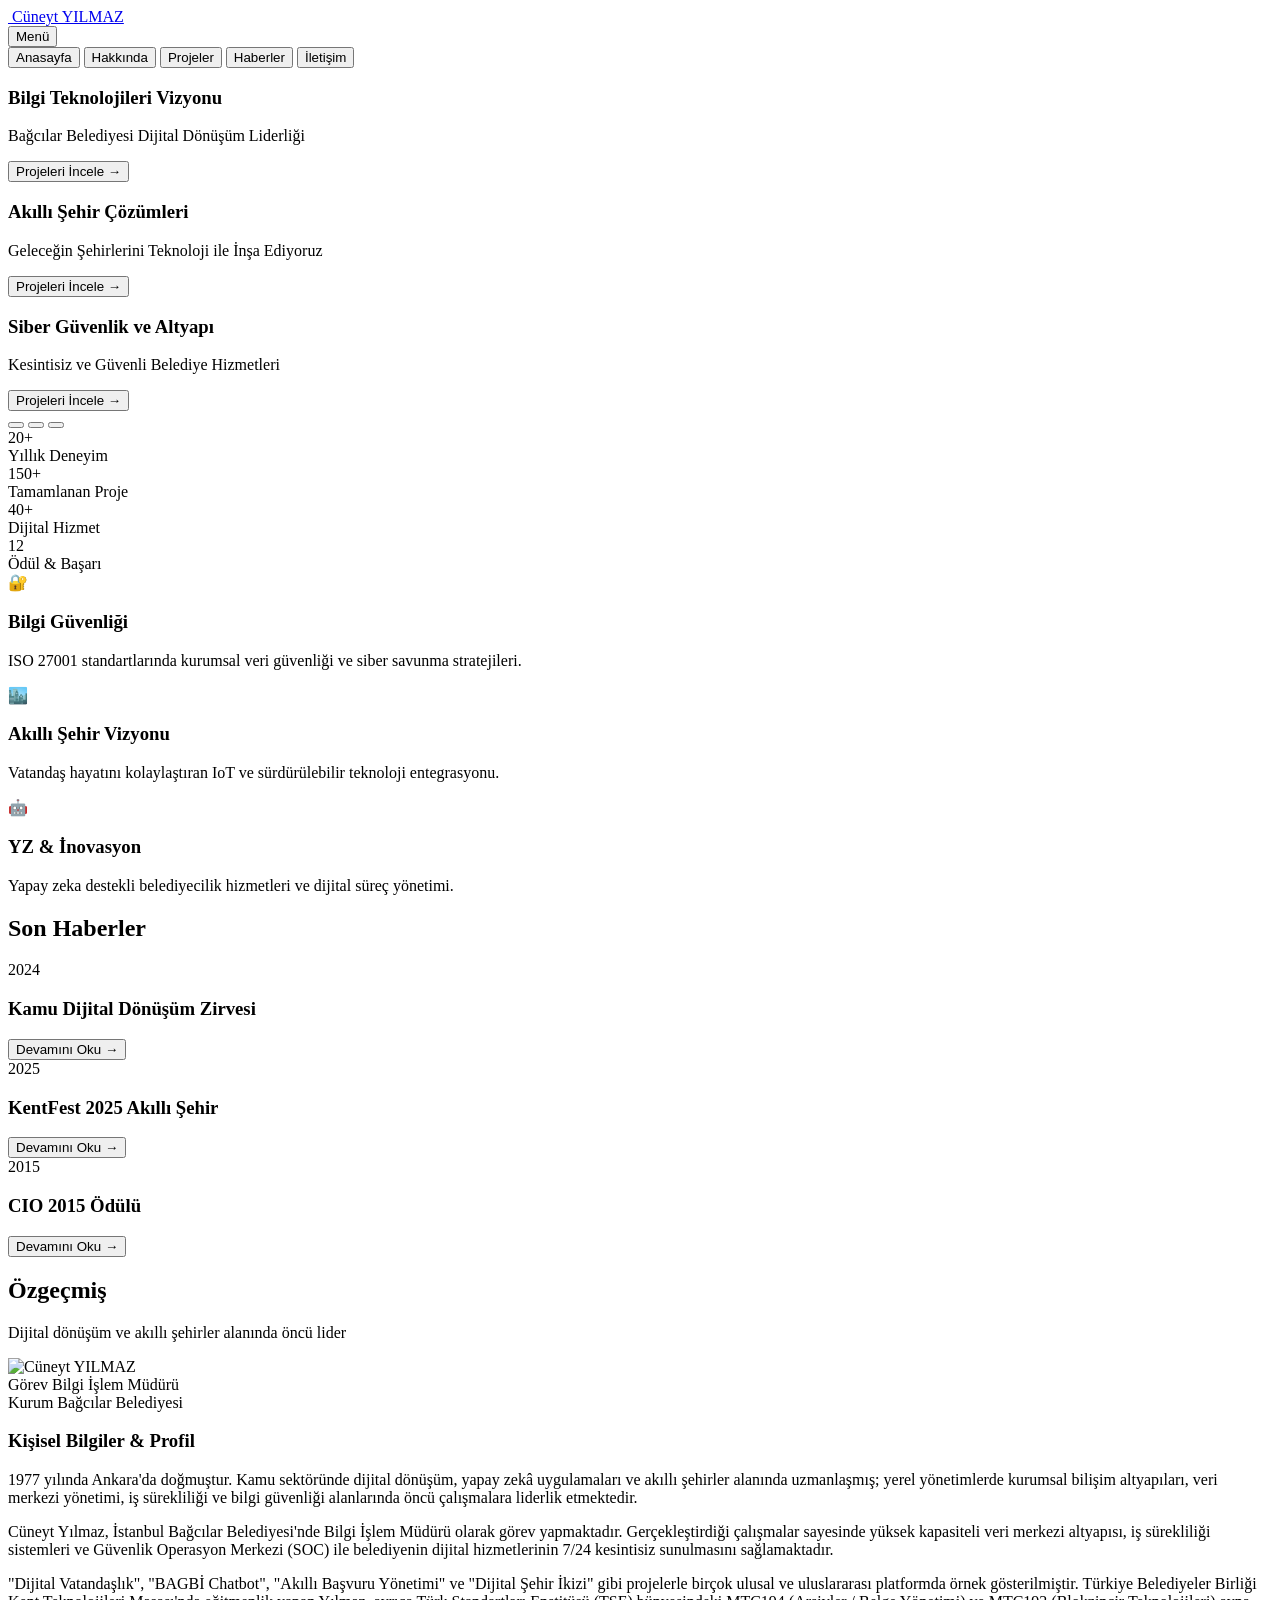
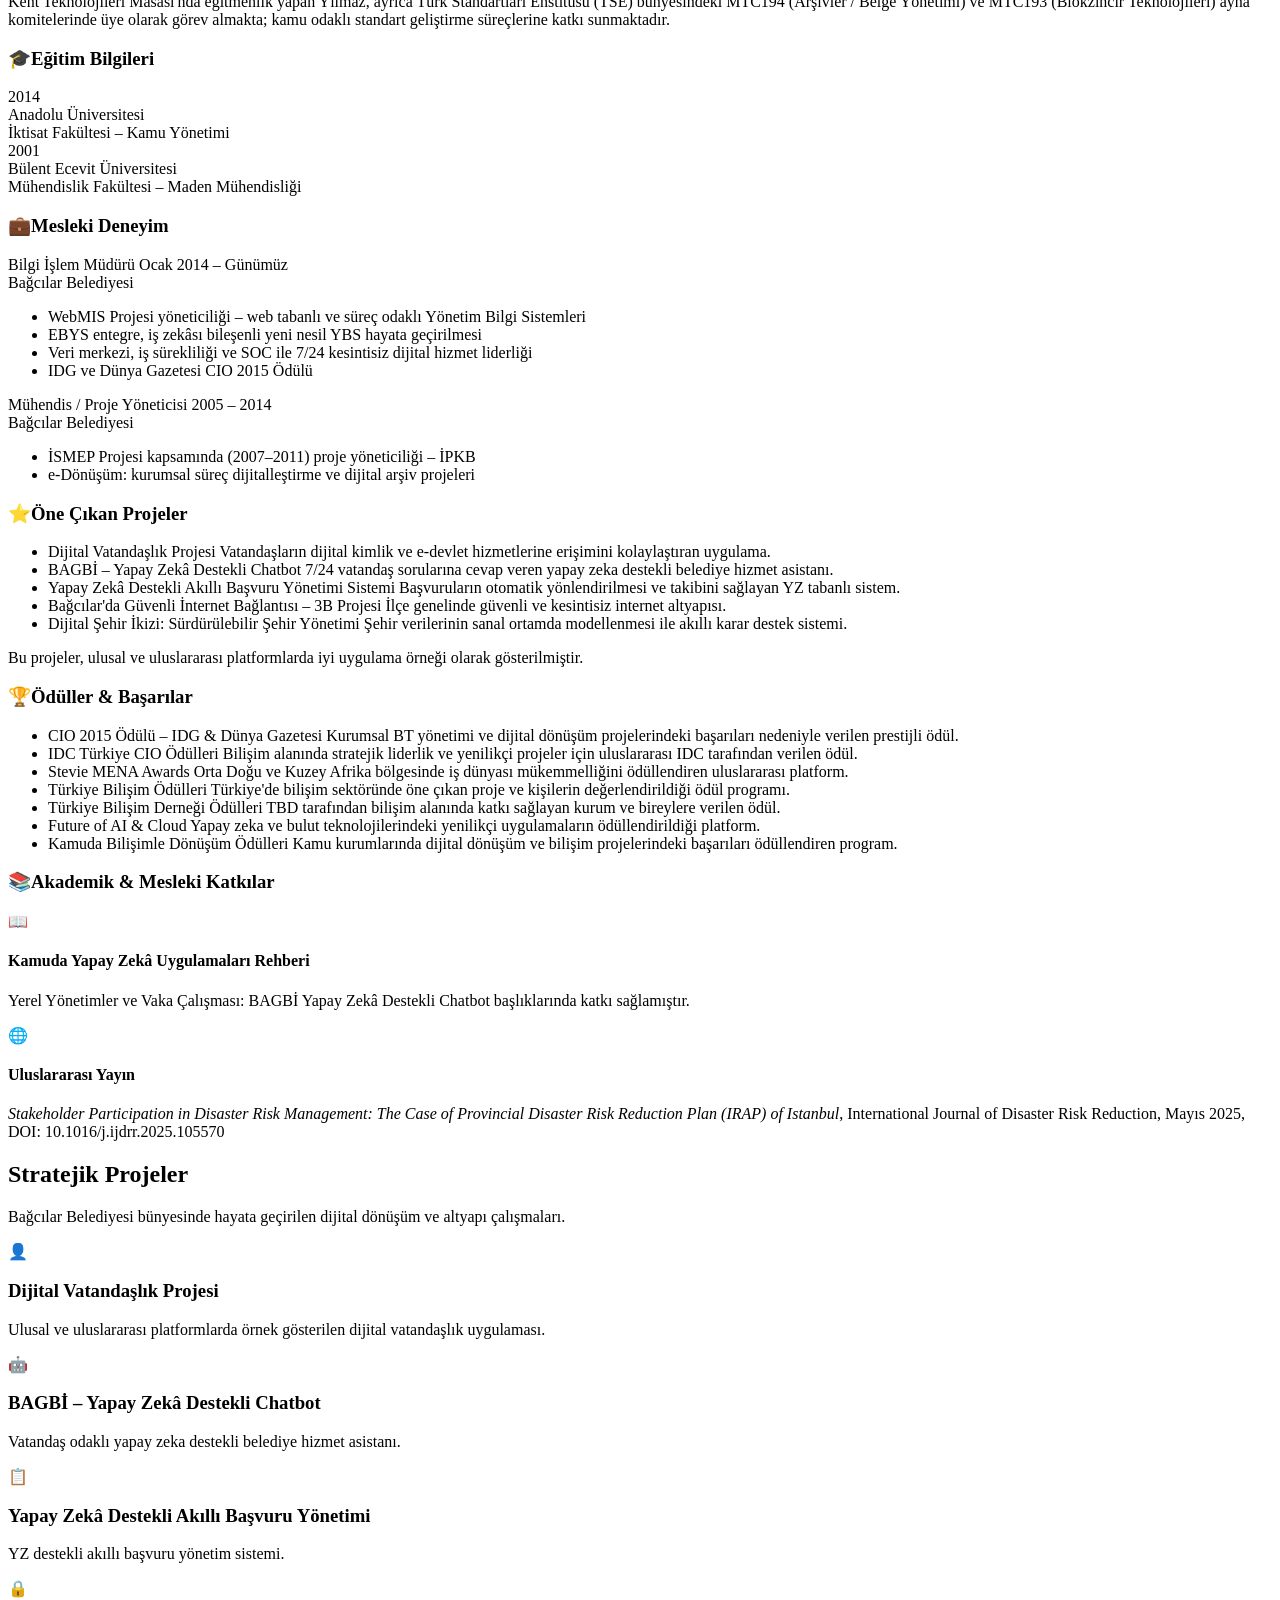
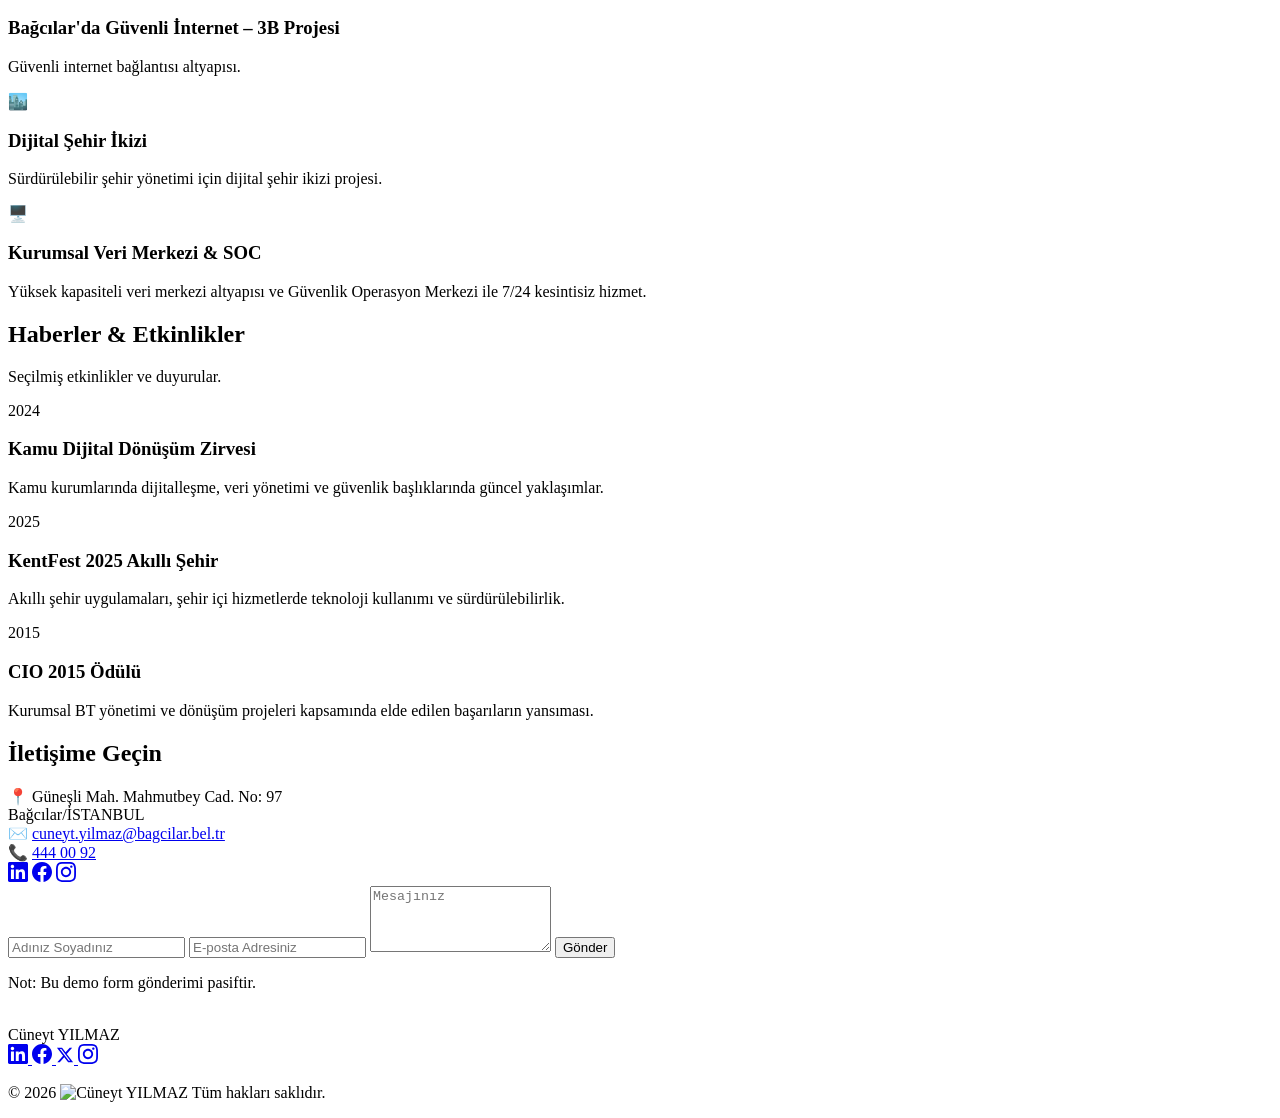
==== index.html @ 0c014a2e "Add files via upload" ====
<!doctype html>
<html lang="tr">
<head>
  <meta charset="utf-8" />
  <meta name="viewport" content="width=device-width, initial-scale=1" />
  <title>Cüneyt YILMAZ | Kurumsal Site</title>
  <link rel="preconnect" href="https://fonts.googleapis.com" />
  <link rel="preconnect" href="https://fonts.gstatic.com" crossorigin />
  <link href="https://fonts.googleapis.com/css2?family=Plus+Jakarta+Sans:wght@400;500;600;700;800&family=Outfit:wght@500;600;700&display=swap" rel="stylesheet" />
  <link rel="stylesheet" href="assets/css/styles.css" />
</head>
<body>
  <header class="nav">
    <div class="container nav__inner">
      <a class="brand" href="#" data-nav="home" aria-label="Anasayfa">
        <img class="brand__logo" src="assets/img/logo3.png" alt="" />
        <span class="brand__name">Cüneyt YILMAZ</span>
      </a>

      <nav class="menu" aria-label="Site menüsü">
        <button class="menu__toggle" type="button" aria-label="Menüyü aç/kapat">Menü</button>
        <div class="menu__items">
          <button class="menu__item is-active" data-nav="home">Anasayfa</button>
          <button class="menu__item" data-nav="about">Hakkında</button>
          <button class="menu__item" data-nav="projects">Projeler</button>
          <button class="menu__item" data-nav="news">Haberler</button>
          <button class="menu__item" data-nav="contact">İletişim</button>
        </div>
      </nav>
    </div>
  </header>

  <main>
    <!-- HOME -->
    <section id="home" class="page is-visible">
      <section class="hero" aria-label="Kurumsal banner">
        <div class="hero__slider" id="slider">
          <div class="hero__slide is-active" style="background-image:url('assets/img/slide-1.jpg');">
            <div class="hero__overlay"></div>
            <div class="hero__content-wrap">
            <div class="hero__content container">
              <h1 class="hero__title">Bilgi Teknolojileri Vizyonu</h1>
              <p class="hero__subtitle">Bağcılar Belediyesi Dijital Dönüşüm Liderliği</p>
              <div class="hero__actions">
                <button class="btn btn--gold" data-nav="projects">Projeleri İncele →</button>
              </div>
            </div>
            </div>
          </div>
          <div class="hero__slide" style="background-image:url('assets/img/slide-2.jpg');">
            <div class="hero__overlay"></div>
            <div class="hero__content-wrap">
            <div class="hero__content container">
              <h1 class="hero__title">Akıllı Şehir Çözümleri</h1>
              <p class="hero__subtitle">Geleceğin Şehirlerini Teknoloji ile İnşa Ediyoruz</p>
              <div class="hero__actions">
                <button class="btn btn--gold" data-nav="projects">Projeleri İncele →</button>
              </div>
            </div>
            </div>
          </div>
          <div class="hero__slide" style="background-image:url('assets/img/slide-3.jpg');">
            <div class="hero__overlay"></div>
            <div class="hero__content-wrap">
            <div class="hero__content container">
              <h1 class="hero__title">Siber Güvenlik ve Altyapı</h1>
              <p class="hero__subtitle">Kesintisiz ve Güvenli Belediye Hizmetleri</p>
              <div class="hero__actions">
                <button class="btn btn--gold" data-nav="projects">Projeleri İncele →</button>
              </div>
            </div>
            </div>
          </div>
        </div>
        <div class="hero__dots" aria-label="Slider kontrol">
          <button class="dot is-active" data-slide="0" aria-label="1. slayt"></button>
          <button class="dot" data-slide="1" aria-label="2. slayt"></button>
          <button class="dot" data-slide="2" aria-label="3. slayt"></button>
        </div>
      </section>

      <section class="stats" aria-label="Özet istatistikler">
        <div class="container stats__grid">
          <div class="stat-card stat-card--navy">
            <div class="stat-card__value">20+</div>
            <div class="stat-card__label">Yıllık Deneyim</div>
          </div>
          <div class="stat-card stat-card--gold">
            <div class="stat-card__value">150+</div>
            <div class="stat-card__label">Tamamlanan Proje</div>
          </div>
          <div class="stat-card stat-card--navy">
            <div class="stat-card__value">40+</div>
            <div class="stat-card__label">Dijital Hizmet</div>
          </div>
          <div class="stat-card stat-card--gold">
            <div class="stat-card__value">12</div>
            <div class="stat-card__label">Ödül & Başarı</div>
          </div>
        </div>
      </section>

      <section class="features" aria-label="Uzmanlık alanları">
        <div class="container">
          <div class="grid-3">
            <article class="card card--topline">
              <div class="card__icon">🔐</div>
              <h3 class="card__title">Bilgi Güvenliği</h3>
              <p class="card__text">ISO 27001 standartlarında kurumsal veri güvenliği ve siber savunma stratejileri.</p>
            </article>
            <article class="card card--topline">
              <div class="card__icon">🏙️</div>
              <h3 class="card__title">Akıllı Şehir Vizyonu</h3>
              <p class="card__text">Vatandaş hayatını kolaylaştıran IoT ve sürdürülebilir teknoloji entegrasyonu.</p>
            </article>
            <article class="card card--topline">
              <div class="card__icon">🤖</div>
              <h3 class="card__title">YZ & İnovasyon</h3>
              <p class="card__text">Yapay zeka destekli belediyecilik hizmetleri ve dijital süreç yönetimi.</p>
            </article>
          </div>
        </div>
      </section>

      <section class="latest" aria-label="Son haberler">
        <div class="container">
          <div class="section__head center">
            <h2 class="section__title">Son Haberler</h2>
          </div>
          <div class="grid-3">
            <article class="news">
              <div class="news__thumb" style="background-image:url('assets/img/news-1.jpg');">
                <span class="badge">2024</span>
              </div>
              <div class="news__body">
                <h3 class="news__title">Kamu Dijital Dönüşüm Zirvesi</h3>
                <button class="link" data-nav="news">Devamını Oku →</button>
              </div>
            </article>
            <article class="news">
              <div class="news__thumb" style="background-image:url('assets/img/news-2.jpg');">
                <span class="badge">2025</span>
              </div>
              <div class="news__body">
                <h3 class="news__title">KentFest 2025 Akıllı Şehir</h3>
                <button class="link" data-nav="news">Devamını Oku →</button>
              </div>
            </article>
            <article class="news">
              <div class="news__thumb" style="background-image:url('assets/img/news-3.jpg');">
                <span class="badge">2015</span>
              </div>
              <div class="news__body">
                <h3 class="news__title">CIO 2015 Ödülü</h3>
                <button class="link" data-nav="news">Devamını Oku →</button>
              </div>
            </article>
          </div>
        </div>
      </section>
    </section>

    <!-- ABOUT -->
    <section id="about" class="page about-page">
      <div class="about-hero">
        <div class="container">
          <h2 class="about-hero__title">Özgeçmiş</h2>
          <p class="about-hero__subtitle">Dijital dönüşüm ve akıllı şehirler alanında öncü lider</p>
        </div>
      </div>
      <div class="container page__pad">
        <div class="about">
          <aside class="about__side">
            <div class="about__photo-wrap">
              <img class="about__photo" src="assets/img/profile.jpeg" alt="Cüneyt YILMAZ" />
              <div class="about__photo-frame"></div>
            </div>
            <div class="about__badges">
              <div class="about__badge about__badge--navy">
                <span class="about__badge-label">Görev</span>
                <span class="about__badge-value">Bilgi İşlem Müdürü</span>
              </div>
              <div class="about__badge about__badge--gold">
                <span class="about__badge-label">Kurum</span>
                <span class="about__badge-value">Bağcılar Belediyesi</span>
              </div>
            </div>
          </aside>
          <article class="about__main">
            <div class="cv__profile-card">
              <h3 class="cv__section-label"><span class="cv__section-dot"></span>Kişisel Bilgiler &amp; Profil</h3>
              <p>1977 yılında Ankara'da doğmuştur. Kamu sektöründe dijital dönüşüm, yapay zekâ uygulamaları ve akıllı şehirler alanında uzmanlaşmış; yerel yönetimlerde kurumsal bilişim altyapıları, veri merkezi yönetimi, iş sürekliliği ve bilgi güvenliği alanlarında öncü çalışmalara liderlik etmektedir.</p>
              <p>Cüneyt Yılmaz, İstanbul Bağcılar Belediyesi'nde Bilgi İşlem Müdürü olarak görev yapmaktadır. Gerçekleştirdiği çalışmalar sayesinde yüksek kapasiteli veri merkezi altyapısı, iş sürekliliği sistemleri ve Güvenlik Operasyon Merkezi (SOC) ile belediyenin dijital hizmetlerinin 7/24 kesintisiz sunulmasını sağlamaktadır.</p>
              <p>"Dijital Vatandaşlık", "BAGBİ Chatbot", "Akıllı Başvuru Yönetimi" ve "Dijital Şehir İkizi" gibi projelerle birçok ulusal ve uluslararası platformda örnek gösterilmiştir. Türkiye Belediyeler Birliği Kent Teknolojileri Masası'nda eğitmenlik yapan Yılmaz, ayrıca Türk Standartları Enstitüsü (TSE) bünyesindeki MTC194 (Arşivler / Belge Yönetimi) ve MTC193 (Blokzincir Teknolojileri) ayna komitelerinde üye olarak görev almakta; kamu odaklı standart geliştirme süreçlerine katkı sunmaktadır.</p>
            </div>

            <div class="cv__block">
              <h3 class="cv__section-label"><span class="cv__section-icon">🎓</span>Eğitim Bilgileri</h3>
              <div class="cv__edu-grid">
                <div class="cv__edu-card">
                  <span class="cv__edu-year">2014</span>
                  <div class="cv__edu-school">Anadolu Üniversitesi</div>
                  <div class="cv__edu-dep">İktisat Fakültesi – Kamu Yönetimi</div>
                </div>
                <div class="cv__edu-card">
                  <span class="cv__edu-year">2001</span>
                  <div class="cv__edu-school">Bülent Ecevit Üniversitesi</div>
                  <div class="cv__edu-dep">Mühendislik Fakültesi – Maden Mühendisliği</div>
                </div>
              </div>
            </div>

            <div class="cv__block">
              <h3 class="cv__section-label"><span class="cv__section-icon">💼</span>Mesleki Deneyim</h3>
              <div class="cv__timeline">
                <div class="cv__timeline-item">
                  <div class="cv__timeline-dot"></div>
                  <div class="cv__timeline-content">
                    <div class="cv__timeline-header">
                      <span class="cv__timeline-title">Bilgi İşlem Müdürü</span>
                      <span class="cv__timeline-badge">Ocak 2014 – Günümüz</span>
                    </div>
                    <div class="cv__timeline-org">Bağcılar Belediyesi</div>
                    <ul class="cv__timeline-list">
                      <li>WebMIS Projesi yöneticiliği – web tabanlı ve süreç odaklı Yönetim Bilgi Sistemleri</li>
                      <li>EBYS entegre, iş zekâsı bileşenli yeni nesil YBS hayata geçirilmesi</li>
                      <li>Veri merkezi, iş sürekliliği ve SOC ile 7/24 kesintisiz dijital hizmet liderliği</li>
                      <li>IDG ve Dünya Gazetesi CIO 2015 Ödülü</li>
                    </ul>
                  </div>
                </div>
                <div class="cv__timeline-item">
                  <div class="cv__timeline-dot"></div>
                  <div class="cv__timeline-content">
                    <div class="cv__timeline-header">
                      <span class="cv__timeline-title">Mühendis / Proje Yöneticisi</span>
                      <span class="cv__timeline-badge">2005 – 2014</span>
                    </div>
                    <div class="cv__timeline-org">Bağcılar Belediyesi</div>
                    <ul class="cv__timeline-list">
                      <li>İSMEP Projesi kapsamında (2007–2011) proje yöneticiliği – İPKB</li>
                      <li>e‑Dönüşüm: kurumsal süreç dijitalleştirme ve dijital arşiv projeleri</li>
                    </ul>
                  </div>
                </div>
              </div>
            </div>

            <div class="cv__block cv__block--accent">
              <h3 class="cv__section-label cv__section-label--light"><span class="cv__section-icon">⭐</span>Öne Çıkan Projeler</h3>
              <ul class="cv__project-list">
                <li class="cv__project-item">
                  <span class="cv__project-name">Dijital Vatandaşlık Projesi</span>
                  <span class="cv__project-desc">Vatandaşların dijital kimlik ve e-devlet hizmetlerine erişimini kolaylaştıran uygulama.</span>
                </li>
                <li class="cv__project-item">
                  <span class="cv__project-name">BAGBİ – Yapay Zekâ Destekli Chatbot</span>
                  <span class="cv__project-desc">7/24 vatandaş sorularına cevap veren yapay zeka destekli belediye hizmet asistanı.</span>
                </li>
                <li class="cv__project-item">
                  <span class="cv__project-name">Yapay Zekâ Destekli Akıllı Başvuru Yönetimi Sistemi</span>
                  <span class="cv__project-desc">Başvuruların otomatik yönlendirilmesi ve takibini sağlayan YZ tabanlı sistem.</span>
                </li>
                <li class="cv__project-item">
                  <span class="cv__project-name">Bağcılar'da Güvenli İnternet Bağlantısı – 3B Projesi</span>
                  <span class="cv__project-desc">İlçe genelinde güvenli ve kesintisiz internet altyapısı.</span>
                </li>
                <li class="cv__project-item">
                  <span class="cv__project-name">Dijital Şehir İkizi: Sürdürülebilir Şehir Yönetimi</span>
                  <span class="cv__project-desc">Şehir verilerinin sanal ortamda modellenmesi ile akıllı karar destek sistemi.</span>
                </li>
              </ul>
              <p class="cv__note">Bu projeler, ulusal ve uluslararası platformlarda iyi uygulama örneği olarak gösterilmiştir.</p>
            </div>

            <div class="cv__block cv__block--awards">
              <h3 class="cv__section-label cv__section-label--light"><span class="cv__section-icon">🏆</span>Ödüller &amp; Başarılar</h3>
              <ul class="cv__award-list">
                <li class="cv__award-item">
                  <span class="cv__award-name">CIO 2015 Ödülü – IDG &amp; Dünya Gazetesi</span>
                  <span class="cv__award-desc">Kurumsal BT yönetimi ve dijital dönüşüm projelerindeki başarıları nedeniyle verilen prestijli ödül.</span>
                </li>
                <li class="cv__award-item">
                  <span class="cv__award-name">IDC Türkiye CIO Ödülleri</span>
                  <span class="cv__award-desc">Bilişim alanında stratejik liderlik ve yenilikçi projeler için uluslararası IDC tarafından verilen ödül.</span>
                </li>
                <li class="cv__award-item">
                  <span class="cv__award-name">Stevie MENA Awards</span>
                  <span class="cv__award-desc">Orta Doğu ve Kuzey Afrika bölgesinde iş dünyası mükemmelliğini ödüllendiren uluslararası platform.</span>
                </li>
                <li class="cv__award-item">
                  <span class="cv__award-name">Türkiye Bilişim Ödülleri</span>
                  <span class="cv__award-desc">Türkiye'de bilişim sektöründe öne çıkan proje ve kişilerin değerlendirildiği ödül programı.</span>
                </li>
                <li class="cv__award-item">
                  <span class="cv__award-name">Türkiye Bilişim Derneği Ödülleri</span>
                  <span class="cv__award-desc">TBD tarafından bilişim alanında katkı sağlayan kurum ve bireylere verilen ödül.</span>
                </li>
                <li class="cv__award-item">
                  <span class="cv__award-name">Future of AI &amp; Cloud</span>
                  <span class="cv__award-desc">Yapay zeka ve bulut teknolojilerindeki yenilikçi uygulamaların ödüllendirildiği platform.</span>
                </li>
                <li class="cv__award-item">
                  <span class="cv__award-name">Kamuda Bilişimle Dönüşüm Ödülleri</span>
                  <span class="cv__award-desc">Kamu kurumlarında dijital dönüşüm ve bilişim projelerindeki başarıları ödüllendiren program.</span>
                </li>
              </ul>
            </div>

            <div class="cv__block">
              <h3 class="cv__section-label"><span class="cv__section-icon">📚</span>Akademik &amp; Mesleki Katkılar</h3>
              <div class="cv__academic-grid">
                <div class="cv__academic-card">
                  <div class="cv__academic-icon">📖</div>
                  <h4 class="cv__academic-title">Kamuda Yapay Zekâ Uygulamaları Rehberi</h4>
                  <p class="cv__academic-text">Yerel Yönetimler ve Vaka Çalışması: BAGBİ Yapay Zekâ Destekli Chatbot başlıklarında katkı sağlamıştır.</p>
                </div>
                <div class="cv__academic-card">
                  <div class="cv__academic-icon">🌐</div>
                  <h4 class="cv__academic-title">Uluslararası Yayın</h4>
                  <p class="cv__academic-text"><em>Stakeholder Participation in Disaster Risk Management: The Case of Provincial Disaster Risk Reduction Plan (IRAP) of Istanbul</em>, International Journal of Disaster Risk Reduction, Mayıs 2025, DOI: 10.1016/j.ijdrr.2025.105570</p>
                </div>
              </div>
            </div>
          </article>
        </div>
      </div>
    </section>

    <!-- PROJECTS -->
    <section id="projects" class="page">
      <div class="container page__pad">
        <div class="section__head center">
          <h2 class="section__title">Stratejik Projeler</h2>
          <p class="section__desc">Bağcılar Belediyesi bünyesinde hayata geçirilen dijital dönüşüm ve altyapı çalışmaları.</p>
        </div>
        <div class="grid-3">
          <article class="card card--topline"><div class="card__icon">👤</div><h3 class="card__title">Dijital Vatandaşlık Projesi</h3><p class="card__text">Ulusal ve uluslararası platformlarda örnek gösterilen dijital vatandaşlık uygulaması.</p></article>
          <article class="card card--topline"><div class="card__icon">🤖</div><h3 class="card__title">BAGBİ – Yapay Zekâ Destekli Chatbot</h3><p class="card__text">Vatandaş odaklı yapay zeka destekli belediye hizmet asistanı.</p></article>
          <article class="card card--topline"><div class="card__icon">📋</div><h3 class="card__title">Yapay Zekâ Destekli Akıllı Başvuru Yönetimi</h3><p class="card__text">YZ destekli akıllı başvuru yönetim sistemi.</p></article>
          <article class="card card--topline"><div class="card__icon">🔒</div><h3 class="card__title">Bağcılar'da Güvenli İnternet – 3B Projesi</h3><p class="card__text">Güvenli internet bağlantısı altyapısı.</p></article>
          <article class="card card--topline"><div class="card__icon">🏙️</div><h3 class="card__title">Dijital Şehir İkizi</h3><p class="card__text">Sürdürülebilir şehir yönetimi için dijital şehir ikizi projesi.</p></article>
          <article class="card card--topline"><div class="card__icon">🖥️</div><h3 class="card__title">Kurumsal Veri Merkezi &amp; SOC</h3><p class="card__text">Yüksek kapasiteli veri merkezi altyapısı ve Güvenlik Operasyon Merkezi ile 7/24 kesintisiz hizmet.</p></article>
        </div>
      </div>
    </section>

    <!-- NEWS -->
    <section id="news" class="page">
      <div class="container page__pad">
        <div class="section__head center">
          <h2 class="section__title">Haberler & Etkinlikler</h2>
          <p class="section__desc">Seçilmiş etkinlikler ve duyurular.</p>
        </div>
        <div class="grid-3">
          <article class="news news--big">
            <div class="news__thumb" style="background-image:url('assets/img/news-1.jpg');"><span class="badge">2024</span></div>
            <div class="news__body"><h3 class="news__title">Kamu Dijital Dönüşüm Zirvesi</h3><p class="news__text">Kamu kurumlarında dijitalleşme, veri yönetimi ve güvenlik başlıklarında güncel yaklaşımlar.</p></div>
          </article>
          <article class="news news--big">
            <div class="news__thumb" style="background-image:url('assets/img/news-2.jpg');"><span class="badge">2025</span></div>
            <div class="news__body"><h3 class="news__title">KentFest 2025 Akıllı Şehir</h3><p class="news__text">Akıllı şehir uygulamaları, şehir içi hizmetlerde teknoloji kullanımı ve sürdürülebilirlik.</p></div>
          </article>
          <article class="news news--big">
            <div class="news__thumb" style="background-image:url('assets/img/news-3.jpg');"><span class="badge">2015</span></div>
            <div class="news__body"><h3 class="news__title">CIO 2015 Ödülü</h3><p class="news__text">Kurumsal BT yönetimi ve dönüşüm projeleri kapsamında elde edilen başarıların yansıması.</p></div>
          </article>
        </div>
      </div>
    </section>

    <!-- CONTACT -->
    <section id="contact" class="page">
      <div class="container page__pad">
        <div class="contact">
          <div class="contact__left">
            <h2 class="h2 h2--white">İletişime Geçin</h2>
            <div class="contact__item">
              <span class="ci">📍</span>
              <span>Güneşli Mah. Mahmutbey Cad. No: 97<br/>Bağcılar/İSTANBUL</span>
            </div>
            <div class="contact__item">
              <span class="ci">✉️</span>
              <a href="mailto:cuneyt.yilmaz@bagcilar.bel.tr" class="contact__link">cuneyt.yilmaz@bagcilar.bel.tr</a>
            </div>
            <div class="contact__item">
              <span class="ci">📞</span>
              <a href="tel:4440092" class="contact__link">444 00 92</a>
            </div>
            <div class="contact__social" aria-label="Sosyal medya">
              <a class="contact__social-btn" href="https://www.linkedin.com/in/cnytyilmaz/" aria-label="LinkedIn" target="_blank" rel="noopener"><svg width="20" height="20" viewBox="0 0 24 24" fill="currentColor"><path d="M20.447 20.452h-3.554v-5.569c0-1.328-.027-3.037-1.852-3.037-1.853 0-2.136 1.445-2.136 2.939v5.667H9.351V9h3.414v1.561h.046c.477-.9 1.637-1.85 3.37-1.85 3.601 0 4.267 2.37 4.267 5.455v6.286zM5.337 7.433c-1.144 0-2.063-.926-2.063-2.065 0-1.138.92-2.063 2.063-2.063 1.14 0 2.064.925 2.064 2.063 0 1.139-.925 2.065-2.064 2.065zm1.782 13.019H3.555V9h3.564v11.452zM22.225 0H1.771C.792 0 0 .774 0 1.729v20.542C0 23.227.792 24 1.771 24h20.451C23.2 24 24 23.227 24 22.271V1.729C24 .774 23.2 0 22.222 0h.003z"/></svg></a>
              <a class="contact__social-btn" href="https://www.facebook.com/cuneyt.y.lmaz.551764" aria-label="Facebook" target="_blank" rel="noopener"><svg width="20" height="20" viewBox="0 0 24 24" fill="currentColor"><path d="M24 12.073c0-6.627-5.373-12-12-12s-12 5.373-12 12c0 5.99 4.388 10.954 10.125 11.854v-8.385H7.078v-3.47h3.047V9.43c0-3.007 1.792-4.669 4.533-4.669 1.312 0 2.686.235 2.686.235v2.953H15.83c-1.491 0-1.956.925-1.956 1.874v2.25h3.328l-.532 3.47h-2.796v8.385C19.612 23.027 24 18.062 24 12.073z"/></svg></a>
              <a class="contact__social-btn" href="https://www.instagram.com/cuneytyilmazeng/" aria-label="Instagram" target="_blank" rel="noopener"><svg width="20" height="20" viewBox="0 0 24 24" fill="currentColor"><path d="M12 2.163c3.204 0 3.584.012 4.85.07 3.252.148 4.771 1.691 4.919 4.919.058 1.265.069 1.645.069 4.849 0 3.205-.012 3.584-.069 4.849-.149 3.225-1.664 4.771-4.919 4.919-1.266.058-1.644.07-4.85.07-3.204 0-3.584-.012-4.849-.07-3.26-.149-4.771-1.699-4.919-4.92-.058-1.265-.07-1.644-.07-4.849 0-3.204.013-3.583.07-4.849.149-3.227 1.664-4.771 4.919-4.919 1.266-.057 1.645-.069 4.849-.069zm0-2.163c-3.259 0-3.667.014-4.947.072-4.358.2-6.78 2.618-6.98 6.98-.059 1.281-.073 1.689-.073 4.948 0 3.259.014 3.668.072 4.948.2 4.358 2.618 6.78 6.98 6.98 1.281.058 1.689.072 4.948.072 3.259 0 3.668-.014 4.948-.072 4.354-.2 6.782-2.618 6.979-6.98.059-1.28.073-1.689.073-4.948 0-3.259-.014-3.667-.072-4.947-.196-4.354-2.617-6.78-6.979-6.98-1.281-.059-1.69-.073-4.949-.073zm0 5.838c-3.403 0-6.162 2.759-6.162 6.162s2.759 6.163 6.162 6.163 6.162-2.759 6.162-6.163c0-3.403-2.759-6.162-6.162-6.162zm0 10.162c-2.209 0-4-1.79-4-4 0-2.209 1.791-4 4-4s4 1.791 4 4c0 2.21-1.791 4-4 4zm6.406-11.845c-.796 0-1.441.645-1.441 1.44s.645 1.44 1.441 1.44c.795 0 1.439-.645 1.439-1.44s-.644-1.44-1.439-1.44z"/></svg></a>
            </div>
          </div>
          <div class="contact__right">
            <form class="form" onsubmit="return false;">
              <input class="input" placeholder="Adınız Soyadınız" />
              <input class="input" placeholder="E-posta Adresiniz" />
              <textarea class="input" rows="4" placeholder="Mesajınız"></textarea>
              <button class="btn btn--gold" type="submit">Gönder</button>
              <p class="muted">Not: Bu demo form gönderimi pasiftir.</p>
            </form>
          </div>
        </div>
      </div>
    </section>
  </main>

  <footer class="footer">
    <div class="footer__top-bar"></div>
    <div class="container footer__inner">
      <div class="footer__row">
        <div class="footer__brand">
          <div class="footer__logo-box">
            <img class="footer__logo" src="assets/img/logo3.png" alt="" />
          </div>
          <div class="footer__info">
            <div class="footer__name">Cüneyt YILMAZ</div>
          </div>
        </div>
        <div class="social" aria-label="Sosyal medya">
        <a class="social__btn" href="https://www.linkedin.com/in/cnytyilmaz/" aria-label="LinkedIn" target="_blank" rel="noopener">
          <svg class="social__icon" width="20" height="20" viewBox="0 0 24 24" fill="currentColor" aria-hidden="true"><path d="M20.447 20.452h-3.554v-5.569c0-1.328-.027-3.037-1.852-3.037-1.853 0-2.136 1.445-2.136 2.939v5.667H9.351V9h3.414v1.561h.046c.477-.9 1.637-1.85 3.37-1.85 3.601 0 4.267 2.37 4.267 5.455v6.286zM5.337 7.433c-1.144 0-2.063-.926-2.063-2.065 0-1.138.92-2.063 2.063-2.063 1.14 0 2.064.925 2.064 2.063 0 1.139-.925 2.065-2.064 2.065zm1.782 13.019H3.555V9h3.564v11.452zM22.225 0H1.771C.792 0 0 .774 0 1.729v20.542C0 23.227.792 24 1.771 24h20.451C23.2 24 24 23.227 24 22.271V1.729C24 .774 23.2 0 22.222 0h.003z"/></svg>
        </a>
        <a class="social__btn" href="https://www.facebook.com/cuneyt.y.lmaz.551764" aria-label="Facebook" target="_blank" rel="noopener">
          <svg class="social__icon" width="20" height="20" viewBox="0 0 24 24" fill="currentColor" aria-hidden="true"><path d="M24 12.073c0-6.627-5.373-12-12-12s-12 5.373-12 12c0 5.99 4.388 10.954 10.125 11.854v-8.385H7.078v-3.47h3.047V9.43c0-3.007 1.792-4.669 4.533-4.669 1.312 0 2.686.235 2.686.235v2.953H15.83c-1.491 0-1.956.925-1.956 1.874v2.25h3.328l-.532 3.47h-2.796v8.385C19.612 23.027 24 18.062 24 12.073z"/></svg>
        </a>
        <a class="social__btn" href="#" aria-label="X (Twitter)" target="_blank" rel="noopener">
          <svg class="social__icon" width="18" height="18" viewBox="0 0 24 24" fill="currentColor" aria-hidden="true"><path d="M18.244 2.25h3.308l-7.227 8.26 8.502 11.24H16.17l-5.214-6.817L4.99 21.75H1.68l7.73-8.835L1.254 2.25H8.08l4.713 6.231zm-1.161 17.52h1.833L7.084 4.126H5.117z"/></svg>
        </a>
        <a class="social__btn" href="https://www.instagram.com/cuneytyilmazeng/" aria-label="Instagram" target="_blank" rel="noopener">
          <svg class="social__icon" width="20" height="20" viewBox="0 0 24 24" fill="currentColor" aria-hidden="true"><path d="M12 2.163c3.204 0 3.584.012 4.85.07 3.252.148 4.771 1.691 4.919 4.919.058 1.265.069 1.645.069 4.849 0 3.205-.012 3.584-.069 4.849-.149 3.225-1.664 4.771-4.919 4.919-1.266.058-1.644.07-4.85.07-3.204 0-3.584-.012-4.849-.07-3.26-.149-4.771-1.699-4.919-4.92-.058-1.265-.07-1.644-.07-4.849 0-3.204.013-3.583.07-4.849.149-3.227 1.664-4.771 4.919-4.919 1.266-.057 1.645-.069 4.849-.069zm0-2.163c-3.259 0-3.667.014-4.947.072-4.358.2-6.78 2.618-6.98 6.98-.059 1.281-.073 1.689-.073 4.948 0 3.259.014 3.668.072 4.948.2 4.358 2.618 6.78 6.98 6.98 1.281.058 1.689.072 4.948.072 3.259 0 3.668-.014 4.948-.072 4.354-.2 6.782-2.618 6.979-6.98.059-1.28.073-1.689.073-4.948 0-3.259-.014-3.667-.072-4.947-.196-4.354-2.617-6.78-6.979-6.98-1.281-.059-1.69-.073-4.949-.073zm0 5.838c-3.403 0-6.162 2.759-6.162 6.162s2.759 6.163 6.162 6.163 6.162-2.759 6.162-6.163c0-3.403-2.759-6.162-6.162-6.162zm0 10.162c-2.209 0-4-1.79-4-4 0-2.209 1.791-4 4-4s4 1.791 4 4c0 2.21-1.791 4-4 4zm6.406-11.845c-.796 0-1.441.645-1.441 1.44s.645 1.44 1.441 1.44c.795 0 1.439-.645 1.439-1.44s-.644-1.44-1.439-1.44z"/></svg>
        </a>
      </div>
      </div>
      <p class="footer__copy"><span>© 2026</span> <img src="assets/img/imza_1.png" alt="Cüneyt YILMAZ" class="footer__copy-imza" /> <span>Tüm hakları saklıdır.</span></p>
    </div>
  </footer>

  <script src="assets/js/main.js"></script>
</body>
</html>
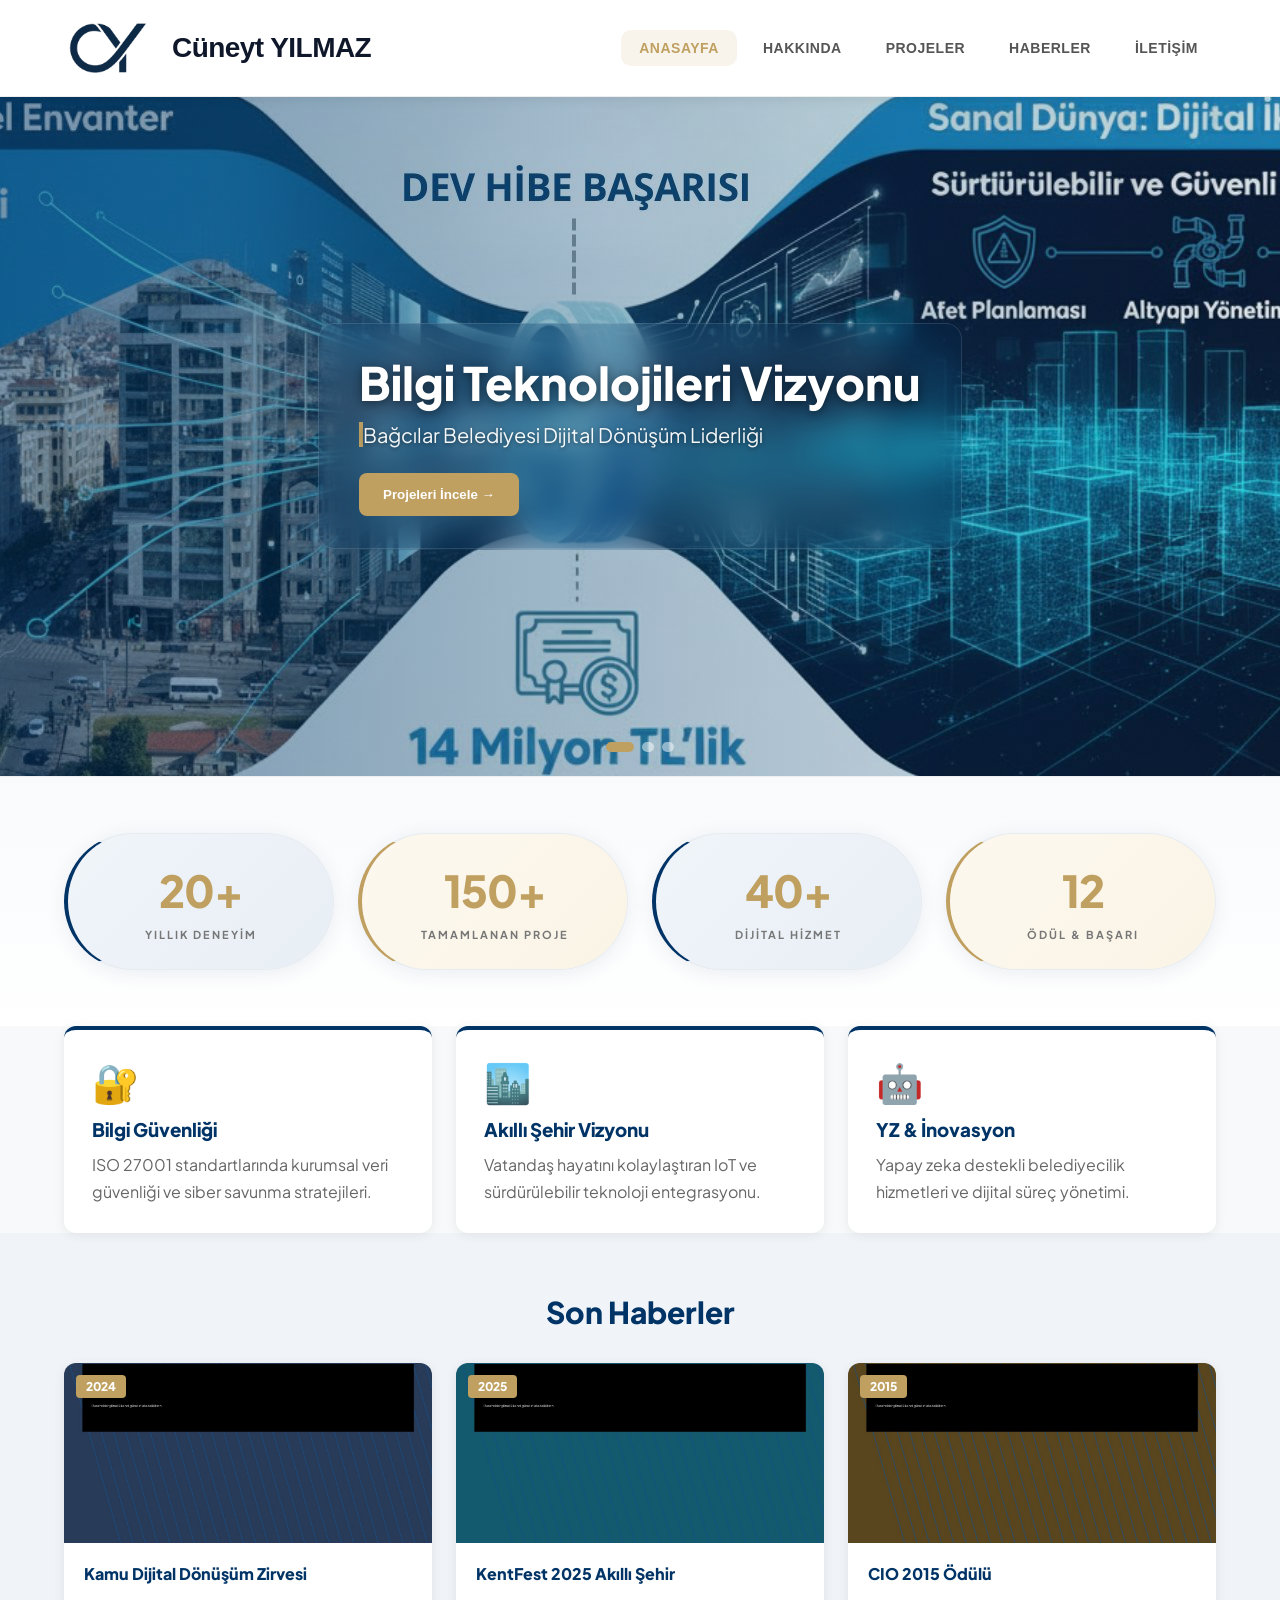
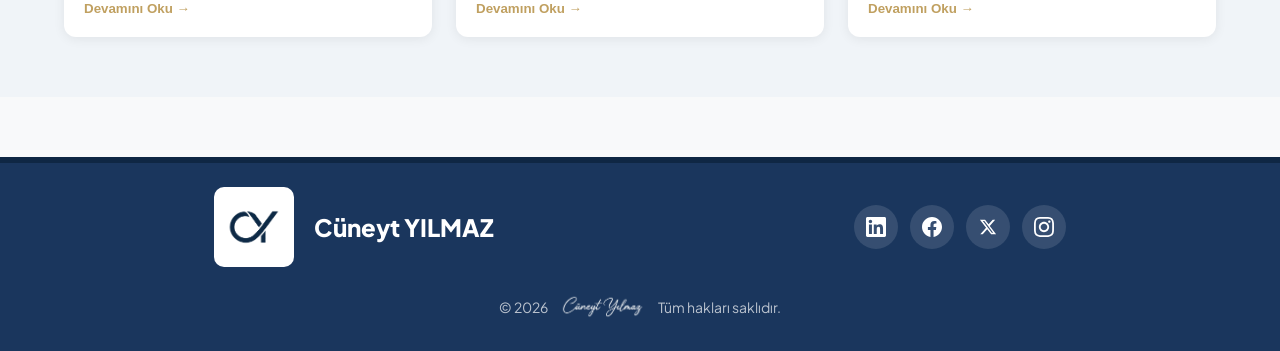
==== commit e0f4df13: "Add files via upload" ====
--- a/index.html
+++ b/index.html
@@ -372,9 +372,12 @@
     <!-- CONTACT -->
     <section id="contact" class="page">
       <div class="container page__pad">
+        <div class="section__head center contact__head">
+          <h2 class="section__title">İletişime Geçin</h2>
+          <p class="section__desc">Sorularınız için bize ulaşın</p>
+        </div>
         <div class="contact">
           <div class="contact__left">
-            <h2 class="h2 h2--white">İletişime Geçin</h2>
             <div class="contact__item">
               <span class="ci">📍</span>
               <span>Güneşli Mah. Mahmutbey Cad. No: 97<br/>Bağcılar/İSTANBUL</span>
@@ -397,7 +400,7 @@
             <form class="form" onsubmit="return false;">
               <input class="input" placeholder="Adınız Soyadınız" />
               <input class="input" placeholder="E-posta Adresiniz" />
-              <textarea class="input" rows="4" placeholder="Mesajınız"></textarea>
+              <textarea class="input" rows="3" placeholder="Mesajınız"></textarea>
               <button class="btn btn--gold" type="submit">Gönder</button>
               <p class="muted">Not: Bu demo form gönderimi pasiftir.</p>
             </form>
--- a/assets/css/styles.css
+++ b/assets/css/styles.css
@@ -0,0 +1,247 @@
+/* Corporate Navy + Gold */
+:root{
+  --navy:#003366;
+  --navy-2:#001a33;
+  --gold:#c0a060;
+  --bg:#f8f9fa;
+  --text:#333;
+  --muted:#777;
+  --card:#fff;
+  --shadow:0 8px 32px rgba(0,0,0,.12);
+}
+*{box-sizing:border-box}
+html,body{margin:0;padding:0;font-family:'Plus Jakarta Sans',system-ui,-apple-system,sans-serif;color:var(--text);background:var(--bg);min-height:100vh;display:flex;flex-direction:column}
+.container{max-width:1200px;margin:0 auto;padding:0 24px}
+
+.nav{position:fixed;top:0;left:0;right:0;z-index:50;background:#fff;box-shadow:0 2px 12px rgba(0,0,0,.08);border-bottom:1px solid #eee}
+.nav__inner{height:96px;display:flex;align-items:center;justify-content:space-between;gap:16px}
+.brand{display:flex;align-items:center;gap:20px;text-decoration:none;color:inherit}
+.brand__logo{height:88px;width:auto;display:block;object-fit:contain}
+.brand__name{font-size:28px;font-weight:600;font-family:'Outfit',sans-serif;color:#0f172a;letter-spacing:-0.02em;line-height:1.2}
+
+.menu{display:flex;align-items:center;gap:16px}
+.menu__toggle{display:none}
+.menu__items{display:flex;gap:8px}
+.menu__item{background:none;border:none;cursor:pointer;font-size:14px;font-weight:600;letter-spacing:0.5px;text-transform:uppercase;color:#555;padding:10px 18px;border-radius:10px;transition:all .25s ease}
+.menu__item:hover{color:var(--navy);background:rgba(0,51,102,.06)}
+.menu__item.is-active{color:var(--gold);background:rgba(192,160,96,.12);font-weight:700}
+
+main{padding-top:96px;flex:1}
+.page{display:none}
+.page.is-visible{display:block}
+.page__pad{padding:60px 0}
+
+.hero{position:relative;min-height:510px;height:680px;overflow:hidden;background:var(--navy-2);display:flex;align-items:center;width:100%}
+.hero__slider{height:100%;position:relative;width:100%}
+.hero__slide{position:absolute;inset:0;opacity:0;transition:opacity 1s ease;background-size:cover;background-position:60% center;background-repeat:no-repeat}
+.hero__slide.is-active{opacity:1}
+.hero__overlay{position:absolute;inset:0;background:linear-gradient(to right, rgba(0,51,102,.5), rgba(0,51,102,.1));pointer-events:none}
+.hero__content-wrap{position:relative;height:100%;display:flex;align-items:center;padding:0 24px}
+.hero__content{position:relative;display:flex;flex-direction:column;justify-content:center;max-width:1200px;padding:32px 40px;background:rgba(0,51,102,.15);border-radius:16px;backdrop-filter:blur(16px);-webkit-backdrop-filter:blur(16px);border:1px solid rgba(255,255,255,.12)}
+.hero__title{color:#fff;font-size:46px;line-height:1.15;margin:0 0 14px;font-weight:900;text-shadow:0 2px 8px rgba(0,0,0,.4),0 0 24px rgba(0,0,0,.3)}
+.hero__subtitle{color:#fff;font-size:20px;margin:0 0 26px;border-left:4px solid var(--gold);padding-left:16;max-width:720px;text-shadow:0 1px 4px rgba(0,0,0,.5);opacity:.95}
+.hero__actions{display:flex;gap:12px}
+.hero__dots{position:absolute;bottom:24px;left:50%;transform:translateX(-50%);display:flex;gap:8px;z-index:5}
+.dot{width:10px;height:10px;border-radius:999px;border:none;background:rgba(255,255,255,.5);cursor:pointer;transition:all .25s}
+.dot.is-active{width:28px;background:var(--gold)}
+
+.btn{border:none;border-radius:8px;padding:14px 24px;font-weight:800;cursor:pointer}
+.btn--gold{background:var(--gold);color:#fff}
+
+.stats{background:linear-gradient(180deg,#f8fafc 0%,#fff 100%);padding:56px 0;border-top:1px solid #eee}
+.stats__grid{display:grid;grid-template-columns:repeat(4,1fr);gap:24px;text-align:center}
+.stat-card{border-radius:999px;padding:28px 40px;transition:transform .3s,box-shadow .3s;position:relative;overflow:visible;border:1px solid #e8ecf0}
+.stat-card--navy{background:linear-gradient(135deg,#f0f5fa 0%,#e8eef5 100%);box-shadow:0 4px 20px rgba(0,51,102,.08);border-left:4px solid var(--navy)}
+.stat-card--gold{background:linear-gradient(135deg,#fdf8ef 0%,#faf4e6 100%);box-shadow:0 4px 20px rgba(0,51,102,.08);border-left:4px solid var(--gold)}
+.stat-card:hover{transform:translateY(-6px);box-shadow:0 12px 32px rgba(0,51,102,.12)}
+.stat-card__value{color:var(--gold);font-size:44px;font-weight:900;margin-bottom:10px;letter-spacing:-1px}
+.stat-card--gold .stat-card__value{color:var(--gold)}
+.stat-card__label{color:var(--muted);letter-spacing:2px;text-transform:uppercase;font-size:11px;font-weight:700}
+.stat-card--gold .stat-card__label{color:var(--muted)}
+
+.section__head{margin-bottom:32px}
+.section__head.center{text-align:center}
+.section__title{color:var(--navy);font-size:30px;margin:0 0 10px;font-weight:900}
+.section__desc{color:#888;margin:0 auto;max-width:680px;line-height:1.7}
+
+.grid-3{display:grid;grid-template-columns:repeat(3,1fr);gap:24px}
+.grid-2{display:grid;grid-template-columns:repeat(2,1fr);gap:16px}
+
+.card{background:var(--card);border-radius:12px;padding:28px;box-shadow:0 2px 12px rgba(0,0,0,.07)}
+.card--topline{border-top:4px solid var(--navy)}
+.card__icon{font-size:38px;margin-bottom:12px}
+.card__title{margin:0 0 10px;color:var(--navy);font-weight:900}
+.card__text{margin:0;color:#666;line-height:1.7}
+
+.latest{background:#f0f4f8;padding:60px 0}
+.news{background:#fff;border-radius:12px;overflow:hidden;box-shadow:0 2px 12px rgba(0,0,0,.07)}
+.news--big{border-radius:16px;box-shadow:0 4px 20px rgba(0,0,0,.09)}
+.news__thumb{height:180px;background-size:cover;background-position:center;position:relative}
+.news--big .news__thumb{height:220px}
+.badge{position:absolute;top:12px;left:12px;background:var(--gold);color:#fff;padding:4px 10px;border-radius:4px;font-weight:800;font-size:12px}
+.news__body{padding:20px}
+.news__title{margin:0 0 12px;color:var(--navy);font-weight:900;font-size:16px}
+.news--big .news__title{font-size:18px}
+.news__text{margin:0;color:#666;line-height:1.7;font-size:14px}
+.link{background:none;border:none;color:var(--gold);font-weight:900;cursor:pointer;padding:0}
+
+.about-page{background:linear-gradient(180deg,#f0f4f8 0%,var(--bg) 20%)}
+.about-hero{background:linear-gradient(135deg,var(--navy) 0%,#004080 50%,#003366 100%);padding:48px 0 40px;margin-bottom:-20px;position:relative;overflow:hidden}
+.about-hero::before{content:'';position:absolute;inset:0;background:url("data:image/svg+xml,%3Csvg width='60' height='60' viewBox='0 0 60 60' xmlns='http://www.w3.org/2000/svg'%3E%3Cg fill='none' fill-rule='evenodd'%3E%3Cg fill='%23ffffff' fill-opacity='0.03'%3E%3Cpath d='M36 34v-4h-2v4h-4v2h4v4h2v-4h4v-2h-4zm0-30V0h-2v4h-4v2h4v4h2V6h4V4h-4zM6 34v-4H4v4H0v2h4v4h2v-4h4v-2H6zM6 4V0H4v4H0v2h4v4h2V6h4V4H6z'/%3E%3C/g%3E%3C/g%3E%3C/svg%3E");opacity:.5}
+.about-hero__title{color:#fff;font-size:38px;font-weight:800;margin:0 0 8px;letter-spacing:-.5px}
+.about-hero__subtitle{color:rgba(255,255,255,.8);font-size:16px;margin:0;font-weight:500}
+
+.about{display:grid;grid-template-columns:340px 1fr;gap:56px;align-items:start}
+.about__side{position:sticky;top:100px}
+.about__photo-wrap{position:relative;margin-bottom:24px}
+.about__photo{width:100%;border-radius:20px;display:block;aspect-ratio:3/4;object-fit:cover;box-shadow:0 24px 48px rgba(0,51,102,.2)}
+.about__photo-frame{position:absolute;inset:-8px;border:3px solid var(--gold);border-radius:24px;opacity:.4;pointer-events:none}
+.about__badges{display:flex;flex-direction:column;gap:12px}
+.about__badge{background:#fff;border-radius:14px;padding:18px 20px;box-shadow:0 4px 20px rgba(0,0,0,.08);border-left:4px solid var(--navy);transition:transform .2s,box-shadow .2s}
+.about__badge:hover{transform:translateX(4px);box-shadow:0 8px 28px rgba(0,51,102,.12)}
+.about__badge--gold{border-left-color:var(--gold)}
+.about__badge-label{display:block;font-size:11px;color:#999;font-weight:700;text-transform:uppercase;letter-spacing:1.5px;margin-bottom:6px}
+.about__badge-value{font-weight:800;color:var(--navy);font-size:15px}
+
+.pill{margin-top:16px;background:#fff;border-radius:10px;padding:16px;box-shadow:0 2px 8px rgba(0,0,0,.06);border-left:4px solid var(--navy)}
+.pill--gold{border-left-color:var(--gold)}
+.pill__k{font-size:11px;color:#999;text-transform:uppercase;font-weight:900}
+.pill__v{color:var(--navy);font-weight:900;margin-top:6px}
+.h2{font-size:36px;color:var(--navy);margin:0 0 8px;font-weight:900}
+.h2--white{color:#fff}
+.rule{width:60px;height:4px;background:var(--gold);margin:0 0 26px}
+.mt{margin-top:24px}
+.info{border-radius:12px;padding:20px}
+.info--navy{background:var(--navy);color:#fff}
+.info--light{background:#f0f4f8}
+.info__t{font-weight:900;margin-bottom:8px}
+.info--light .info__t{color:var(--navy)}
+.info__v{opacity:.92;line-height:1.6}
+.info--light .info__v{color:#555;opacity:1}
+
+.cv__profile-card{background:#fff;border-radius:20px;padding:32px;box-shadow:0 4px 24px rgba(0,0,0,.06);border:1px solid #e8ecf0;margin-bottom:32px}
+.cv__profile-card p{margin:0 0 16px;line-height:1.8;color:#444}
+.cv__profile-card p:last-child{margin-bottom:0}
+
+.cv__block{margin-top:40px;padding-top:32px;border-top:1px solid #e8ecf0}
+.cv__block:first-of-type{margin-top:32px;padding-top:0;border-top:none}
+.cv__section-label{font-size:17px;color:var(--navy);font-weight:800;margin:0 0 20px;display:flex;align-items:center;gap:12px;letter-spacing:-.3px}
+.cv__section-dot{width:6px;height:6px;background:var(--gold);border-radius:50%;display:inline-block}
+.cv__section-icon{font-size:20px}
+.cv__section-label--light{color:#fff;margin:0 0 18px}
+.cv__section-label--light .cv__section-dot{background:rgba(255,255,255,.9)}
+.cv__block--accent{background:linear-gradient(135deg,var(--navy) 0%,#004080 100%);border-radius:20px;padding:32px;margin-top:40px;border:none;box-shadow:0 12px 40px rgba(0,51,102,.25)}
+.cv__block--accent .cv__note{color:rgba(255,255,255,.9);margin:20px 0 0;font-size:14px}
+.cv__block--awards{background:linear-gradient(135deg,#1a365d 0%,#2d4a6f 50%,#1e3d5c 100%);border-radius:20px;padding:32px;margin-top:40px;border:none;box-shadow:0 12px 40px rgba(0,51,102,.2)}
+.cv__block--awards .cv__section-label--light .cv__section-dot{background:var(--gold)}
+
+.cv__project-list{list-style:none;margin:0;padding:0;display:flex;flex-direction:column;gap:16px}
+.cv__project-item{display:flex;flex-direction:column;gap:4px;padding:16px 20px;background:rgba(255,255,255,.08);border-radius:12px;border:1px solid rgba(255,255,255,.12)}
+.cv__project-item:hover{background:rgba(255,255,255,.12);border-color:rgba(255,255,255,.2)}
+.cv__project-name{color:#fff;font-weight:800;font-size:15px}
+.cv__project-desc{color:rgba(255,255,255,.85);font-size:13px;line-height:1.6}
+
+.cv__edu-grid{display:grid;grid-template-columns:repeat(2,1fr);gap:16px}
+.cv__edu-card{background:linear-gradient(145deg,#f8fafc 0%,#fff 100%);border:1px solid #e8ecf0;border-radius:12px;padding:20px;position:relative;transition:box-shadow .25s,transform .25s}
+.cv__edu-card:hover{box-shadow:0 8px 24px rgba(0,51,102,.12);transform:translateY(-2px)}
+.cv__edu-year{display:inline-block;background:var(--gold);color:#fff;font-size:12px;font-weight:800;padding:4px 10px;border-radius:6px;margin-bottom:12px}
+.cv__edu-school{font-weight:900;color:var(--navy);font-size:15px;margin-bottom:4px}
+.cv__edu-dep{color:#666;font-size:14px;line-height:1.5}
+
+.cv__timeline{position:relative;padding-left:24px;border-left:3px solid var(--gold);margin-left:6px}
+.cv__timeline-item{position:relative;margin-bottom:28px}
+.cv__timeline-item:last-child{margin-bottom:0}
+.cv__timeline-dot{position:absolute;left:-30px;top:6px;width:14px;height:14px;border-radius:50%;background:var(--gold);border:3px solid #fff;box-shadow:0 0 0 2px var(--gold)}
+.cv__timeline-content{background:#f8fafc;border-radius:12px;padding:20px;border:1px solid #e8ecf0}
+.cv__timeline-header{display:flex;flex-wrap:wrap;align-items:center;justify-content:space-between;gap:12px;margin-bottom:6px}
+.cv__timeline-title{font-weight:900;color:var(--navy);font-size:16px}
+.cv__timeline-badge{background:var(--gold);color:#fff;font-size:11px;font-weight:800;padding:4px 10px;border-radius:6px;letter-spacing:.5px}
+.cv__timeline-org{font-size:13px;color:var(--gold);font-weight:700;margin-bottom:12px}
+.cv__timeline-list{margin:0;padding-left:18px;line-height:1.7;color:#555;font-size:14px}
+.cv__timeline-list li{margin-bottom:6px}
+
+.cv__tags{display:flex;flex-wrap:wrap;gap:10px}
+.cv__tag{display:inline-block;background:rgba(255,255,255,.2);color:#fff;padding:10px 18px;border-radius:999px;font-size:13px;font-weight:700;border:1px solid rgba(255,255,255,.35);backdrop-filter:blur(4px);transition:background .2s,transform .2s}
+.cv__tag:hover{background:rgba(255,255,255,.3);transform:translateY(-1px)}
+.cv__tags--awards .cv__tag{background:#fff;color:var(--navy);border-color:#e0e6ed}
+.cv__tag--award{background:#fff;color:var(--navy);border:1px solid #e0e6ed}
+.cv__tag--award:hover{box-shadow:0 4px 12px rgba(0,51,102,.1)}
+
+.cv__award-list{list-style:none;margin:0;padding:0;display:grid;grid-template-columns:repeat(2,1fr);gap:16px}
+.cv__award-item{display:flex;flex-direction:column;gap:6px;padding:18px 20px;background:#f8fafc;border-radius:12px;border:1px solid #e8ecf0;transition:box-shadow .2s,border-color .2s}
+.cv__award-item:hover{box-shadow:0 4px 16px rgba(0,51,102,.08);border-color:#d0d7de}
+.cv__award-name{font-weight:800;color:var(--navy);font-size:14px}
+.cv__award-desc{color:#666;font-size:13px;line-height:1.6}
+
+.cv__block--awards .cv__award-item{background:rgba(255,255,255,.95);border-color:rgba(255,255,255,.3);box-shadow:0 2px 12px rgba(0,0,0,.06)}
+.cv__block--awards .cv__award-item:hover{background:#fff;box-shadow:0 8px 24px rgba(0,0,0,.12);border-color:rgba(255,255,255,.5)}
+.cv__block--awards .cv__award-name{color:var(--navy)}
+.cv__block--awards .cv__award-desc{color:#555}
+.cv__note{font-size:14px;color:#777;font-style:italic;margin:0}
+
+.cv__academic-grid{display:grid;grid-template-columns:repeat(2,1fr);gap:20px}
+.cv__academic-card{background:linear-gradient(145deg,#fafbfc 0%,#fff 100%);border:1px solid #e8ecf0;border-radius:16px;padding:24px;transition:box-shadow .25s,border-color .25s}
+.cv__academic-card:hover{box-shadow:0 8px 32px rgba(0,51,102,.08);border-color:#d0d7de}
+.cv__academic-icon{font-size:28px;margin-bottom:12px}
+.cv__academic-title{font-size:15px;font-weight:800;color:var(--navy);margin:0 0 10px}
+.cv__academic-text{font-size:14px;line-height:1.7;color:#555;margin:0}
+
+#contact .page__pad{padding:36px 0}
+.contact{display:grid;grid-template-columns:1fr 1fr;border-radius:16px;overflow:hidden;box-shadow:0 6px 32px rgba(0,0,0,.08);background:#fff;max-width:900px;margin:0 auto}
+.contact__left{background:var(--navy);padding:32px 36px;color:#fff}
+.contact__item{display:flex;gap:12px;align-items:flex-start;margin-top:16px;opacity:.95;line-height:1.5;font-size:14px}
+.contact__item:first-of-type{margin-top:20px}
+.ci{width:38px;height:38px;border-radius:999px;background:rgba(255,255,255,.1);display:flex;align-items:center;justify-content:center;flex:0 0 38px;flex-shrink:0;font-size:16px}
+.contact__link{color:#fff;text-decoration:none;transition:opacity .2s}
+.contact__link:hover{opacity:.9;color:var(--gold)}
+.contact__social{display:flex;gap:8px;margin-top:20px;padding-top:18px;border-top:1px solid rgba(255,255,255,.15)}
+.contact__social-btn{width:38px;height:38px;border-radius:50%;background:rgba(255,255,255,.12);color:#fff;display:flex;align-items:center;justify-content:center;text-decoration:none;transition:background .25s,color .25s}
+.contact__social-btn svg{width:18px;height:18px}
+.contact__social-btn:hover{background:var(--gold);color:#fff}
+.contact__right{padding:32px 36px}
+#contact .h2{font-size:28px}
+.form{display:flex;flex-direction:column;gap:12px}
+.input{padding:12px 14px;border:1px solid #ddd;border-radius:8px;font-size:14px;outline:none;resize:vertical}
+.muted{color:#999;font-size:12px;margin:0}
+
+.footer{background:#1a365d;color:#fff;padding:0;margin-top:60px;position:relative}
+.footer__top-bar{height:6px;background:#0f2744;width:100%}
+.footer__inner{display:flex;flex-direction:column;align-items:center;gap:20px;max-width:900px;margin:0 auto;padding:24px 24px}
+.footer__row{width:100%;display:flex;justify-content:space-between;align-items:center}
+.footer__brand{display:flex;align-items:center;gap:20px}
+.footer__logo-box{width:80px;height:80px;background:#fff;border-radius:10px;display:flex;align-items:center;justify-content:center;padding:12px;flex-shrink:0}
+.footer__logo{height:100%;width:auto;max-height:56px;object-fit:contain}
+.footer__info{display:flex;flex-direction:column;gap:4px}
+.footer__name{color:#fff;font-size:24px;font-weight:800}
+.footer__title{color:rgba(255,255,255,.8);font-size:13px;font-weight:500}
+.footer__imza{height:56px;width:auto;object-fit:contain;margin-left:8px}
+.footer .social{flex-shrink:0}
+.footer__bottom{border-top:1px solid rgba(255,255,255,.15);padding:14px 0}
+.footer__bottom .container{padding:0 24px}
+.footer__copy,.footer__bottom .footer__copy{margin:0;color:rgba(255,255,255,.7);font-size:14px;display:flex;align-items:center;justify-content:center;gap:8px;flex-wrap:wrap}
+.footer__copy-imza{height:40px;width:auto;object-fit:contain;vertical-align:middle}
+.social{display:flex;gap:12px}
+.social__btn{width:44px;height:44px;border-radius:999px;background:rgba(255,255,255,.12);color:#fff;display:flex;align-items:center;justify-content:center;text-decoration:none;transition:background .25s, color .25s}
+.social__btn:hover{background:var(--gold);color:#fff}
+.social__icon{flex-shrink:0}
+
+@media (max-width: 980px){
+  .stats__grid{grid-template-columns:repeat(2,1fr)}
+  .grid-3{grid-template-columns:1fr}
+  .about{grid-template-columns:1fr;gap:32px}
+  .about__side{position:static}
+  .about__photo-wrap{max-width:280px;margin:0 auto 24px}
+  .about-hero__title{font-size:28px}
+  .about-hero__subtitle{font-size:14px}
+  .contact{grid-template-columns:1fr}
+  .cv__profile-card{padding:24px}
+  .cv__edu-grid{grid-template-columns:1fr}
+  .cv__academic-grid{grid-template-columns:1fr}
+  .cv__award-list{grid-template-columns:1fr}
+  .cv__timeline-header{flex-direction:column;align-items:flex-start}
+  .hero__title{font-size:36px}
+  .menu__toggle{display:inline-flex;background:#f3f3f3;border:1px solid #e6e6e6;border-radius:8px;padding:10px 12px;cursor:pointer;font-weight:800}
+  .menu__items{display:none;position:absolute;right:24px;top:96px;background:#fff;border:1px solid #eee;border-radius:12px;padding:10px;box-shadow:0 12px 32px rgba(0,0,0,.12);flex-direction:column;gap:6px;min-width:220px}
+  .menu.is-open .menu__items{display:flex}
+  .menu__item{padding:10px 12px;border-bottom:none;text-align:left}
+}
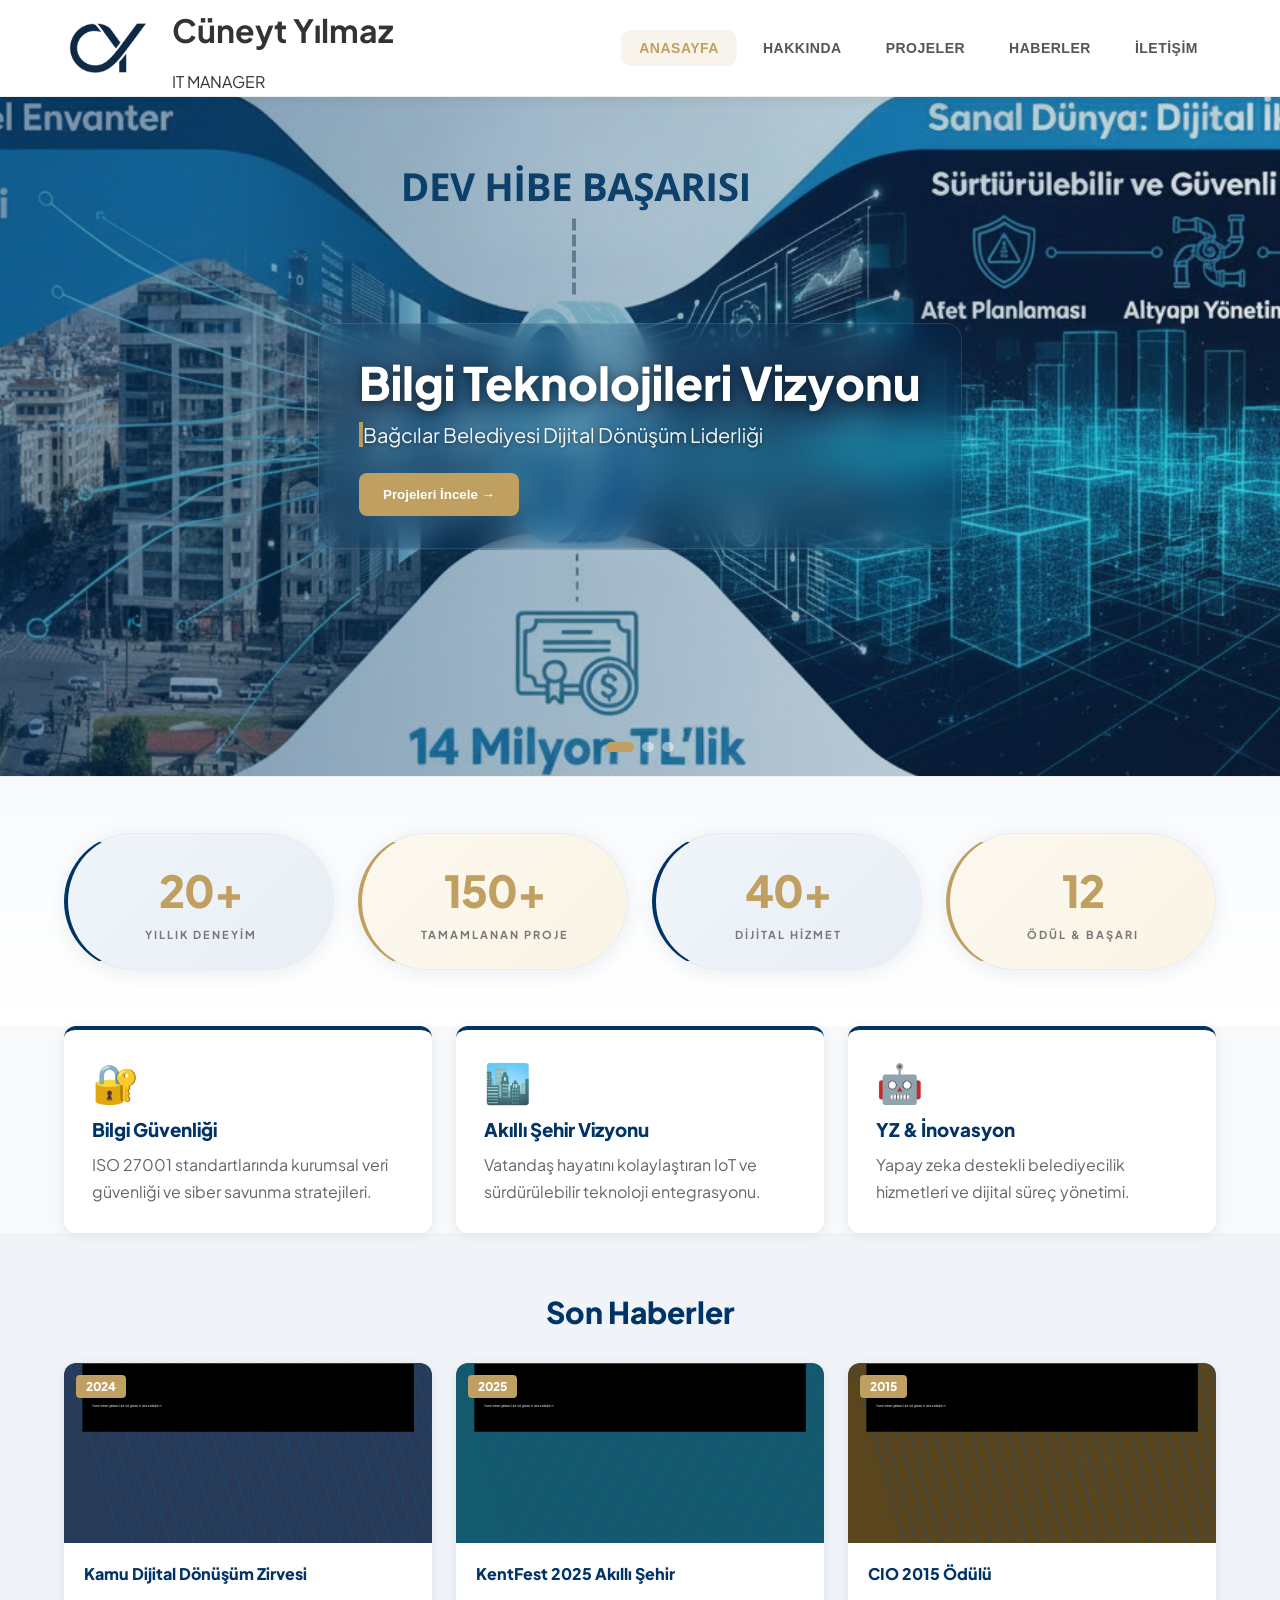
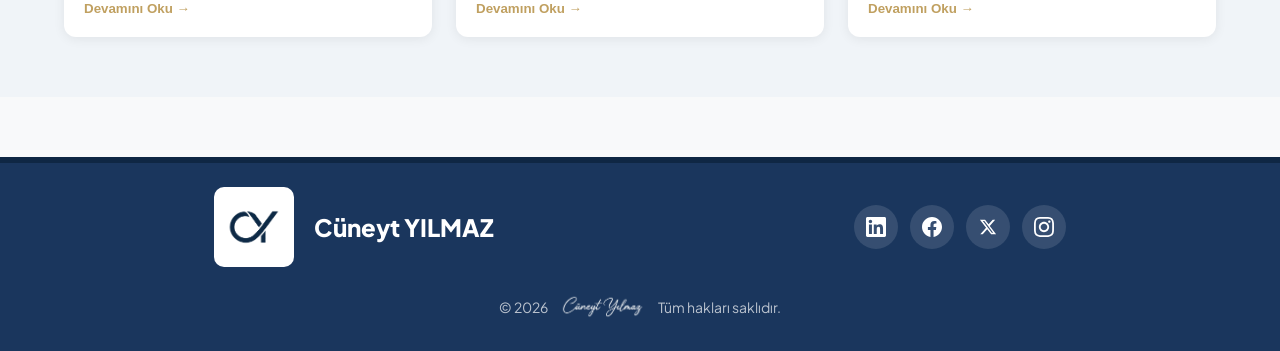
==== commit 41676fd8: "Add files via upload" ====
--- a/index.html
+++ b/index.html
@@ -6,7 +6,7 @@
   <title>Cüneyt YILMAZ | Kurumsal Site</title>
   <link rel="preconnect" href="https://fonts.googleapis.com" />
   <link rel="preconnect" href="https://fonts.gstatic.com" crossorigin />
-  <link href="https://fonts.googleapis.com/css2?family=Plus+Jakarta+Sans:wght@400;500;600;700;800&family=Outfit:wght@500;600;700&display=swap" rel="stylesheet" />
+  <link href="https://fonts.googleapis.com/css2?family=Plus+Jakarta+Sans:wght@400;500;600;700;800&family=Outfit:wght@500;600;700&family=Dancing+Script:wght@700&family=Inter:wght@500&display=swap" rel="stylesheet" />
   <link rel="stylesheet" href="assets/css/styles.css" />
 </head>
 <body>
@@ -14,7 +14,10 @@
     <div class="container nav__inner">
       <a class="brand" href="#" data-nav="home" aria-label="Anasayfa">
         <img class="brand__logo" src="assets/img/logo3.png" alt="" />
-        <span class="brand__name">Cüneyt YILMAZ</span>
+        <div class="header-container">
+          <h1 class="name-title">Cüneyt Yılmaz</h1>
+          <p class="job-title">IT MANAGER</p>
+        </div>
       </a>
 
       <nav class="menu" aria-label="Site menüsü">
@@ -376,7 +379,7 @@
           <h2 class="section__title">İletişime Geçin</h2>
           <p class="section__desc">Sorularınız için bize ulaşın</p>
         </div>
-        <div class="contact">
+        <div class="contact contact--row">
           <div class="contact__left">
             <div class="contact__item">
               <span class="ci">📍</span>
@@ -400,10 +403,14 @@
             <form class="form" onsubmit="return false;">
               <input class="input" placeholder="Adınız Soyadınız" />
               <input class="input" placeholder="E-posta Adresiniz" />
-              <textarea class="input" rows="3" placeholder="Mesajınız"></textarea>
+              <textarea class="input" rows="5" placeholder="Mesajınız"></textarea>
               <button class="btn btn--gold" type="submit">Gönder</button>
               <p class="muted">Not: Bu demo form gönderimi pasiftir.</p>
             </form>
+          </div>
+          <div class="contact__map">
+          <iframe src="https://www.openstreetmap.org/export/embed.html?bbox=28.848%2C41.028%2C28.868%2C41.042&layer=mapnik&marker=41.035%2C28.858" width="100%" height="260" style="border:0;border-radius:12px;" loading="lazy" title="Bağcılar Belediyesi Konum"></iframe>
+          <a class="contact__map-link" href="https://www.google.com/maps/search/G%C3%BCne%C5%9Fli+Mah.+Mahmutbey+Cad.+No+97+Ba%C4%9Fc%C4%B1lar+%C4%B0stanbul" target="_blank" rel="noopener">Google Maps'te aç →</a>
           </div>
         </div>
       </div>
--- a/assets/css/styles.css
+++ b/assets/css/styles.css
@@ -186,23 +186,26 @@
 .cv__academic-title{font-size:15px;font-weight:800;color:var(--navy);margin:0 0 10px}
 .cv__academic-text{font-size:14px;line-height:1.7;color:#555;margin:0}
 
-#contact .page__pad{padding:36px 0}
-.contact{display:grid;grid-template-columns:1fr 1fr;border-radius:16px;overflow:hidden;box-shadow:0 6px 32px rgba(0,0,0,.08);background:#fff;max-width:900px;margin:0 auto}
-.contact__left{background:var(--navy);padding:32px 36px;color:#fff}
-.contact__item{display:flex;gap:12px;align-items:flex-start;margin-top:16px;opacity:.95;line-height:1.5;font-size:14px}
-.contact__item:first-of-type{margin-top:20px}
-.ci{width:38px;height:38px;border-radius:999px;background:rgba(255,255,255,.1);display:flex;align-items:center;justify-content:center;flex:0 0 38px;flex-shrink:0;font-size:16px}
-.contact__link{color:#fff;text-decoration:none;transition:opacity .2s}
-.contact__link:hover{opacity:.9;color:var(--gold)}
-.contact__social{display:flex;gap:8px;margin-top:20px;padding-top:18px;border-top:1px solid rgba(255,255,255,.15)}
-.contact__social-btn{width:38px;height:38px;border-radius:50%;background:rgba(255,255,255,.12);color:#fff;display:flex;align-items:center;justify-content:center;text-decoration:none;transition:background .25s,color .25s}
+#contact .page__pad{padding:32px 0 40px}
+.contact__head{margin-bottom:24px}
+.contact{display:grid;grid-template-columns:minmax(0,1fr) minmax(0,1.1fr);gap:0;border-radius:20px;overflow:hidden;box-shadow:0 4px 24px rgba(0,51,102,.12),0 0 1px rgba(0,0,0,.06);background:#fff;max-width:820px;margin:0 auto;border:1px solid rgba(0,51,102,.06)}
+.contact__left{background:linear-gradient(145deg,var(--navy) 0%,#004080 100%);padding:24px 28px;color:#fff;display:flex;flex-direction:column;justify-content:center}
+.contact__item{display:flex;gap:12px;align-items:flex-start;margin-top:14px;opacity:.95;line-height:1.5;font-size:13px}
+.contact__item:first-of-type{margin-top:0}
+.ci{width:36px;height:36px;border-radius:12px;background:rgba(255,255,255,.12);display:flex;align-items:center;justify-content:center;flex:0 0 36px;flex-shrink:0;font-size:14px;backdrop-filter:blur(4px)}
+.contact__link{color:#fff;text-decoration:none;transition:opacity .2s,color .2s;word-break:break-all}
+.contact__link:hover{opacity:1;color:var(--gold)}
+.contact__social{display:flex;gap:10px;margin-top:18px;padding-top:16px;border-top:1px solid rgba(255,255,255,.18)}
+.contact__social-btn{width:40px;height:40px;border-radius:12px;background:rgba(255,255,255,.1);color:#fff;display:flex;align-items:center;justify-content:center;text-decoration:none;transition:all .25s;border:1px solid rgba(255,255,255,.1)}
 .contact__social-btn svg{width:18px;height:18px}
-.contact__social-btn:hover{background:var(--gold);color:#fff}
-.contact__right{padding:32px 36px}
-#contact .h2{font-size:28px}
-.form{display:flex;flex-direction:column;gap:12px}
-.input{padding:12px 14px;border:1px solid #ddd;border-radius:8px;font-size:14px;outline:none;resize:vertical}
-.muted{color:#999;font-size:12px;margin:0}
+.contact__social-btn:hover{background:var(--gold);color:#fff;border-color:var(--gold);transform:translateY(-2px)}
+.contact__right{padding:24px 28px;background:#fafbfc;display:flex;flex-direction:column;justify-content:center}
+.form{display:flex;flex-direction:column;gap:10px}
+.input{padding:11px 14px;border:1px solid #e2e8f0;border-radius:10px;font-size:14px;outline:none;resize:none;transition:border-color .2s,box-shadow .2s;background:#fff}
+.input:focus{border-color:var(--gold);box-shadow:0 0 0 3px rgba(192,160,96,.15)}
+.input::placeholder{color:#94a3b8}
+#contact .btn--gold{padding:12px 20px;font-size:14px;border-radius:10px}
+.muted{color:#94a3b8;font-size:11px;margin:0}
 
 .footer{background:#1a365d;color:#fff;padding:0;margin-top:60px;position:relative}
 .footer__top-bar{height:6px;background:#0f2744;width:100%}
@@ -233,7 +236,9 @@
   .about__photo-wrap{max-width:280px;margin:0 auto 24px}
   .about-hero__title{font-size:28px}
   .about-hero__subtitle{font-size:14px}
-  .contact{grid-template-columns:1fr}
+  .contact{grid-template-columns:1fr;max-width:100%}
+  .contact__left,.contact__right{padding:20px 24px}
+  .contact__item{font-size:14px}
   .cv__profile-card{padding:24px}
   .cv__edu-grid{grid-template-columns:1fr}
   .cv__academic-grid{grid-template-columns:1fr}
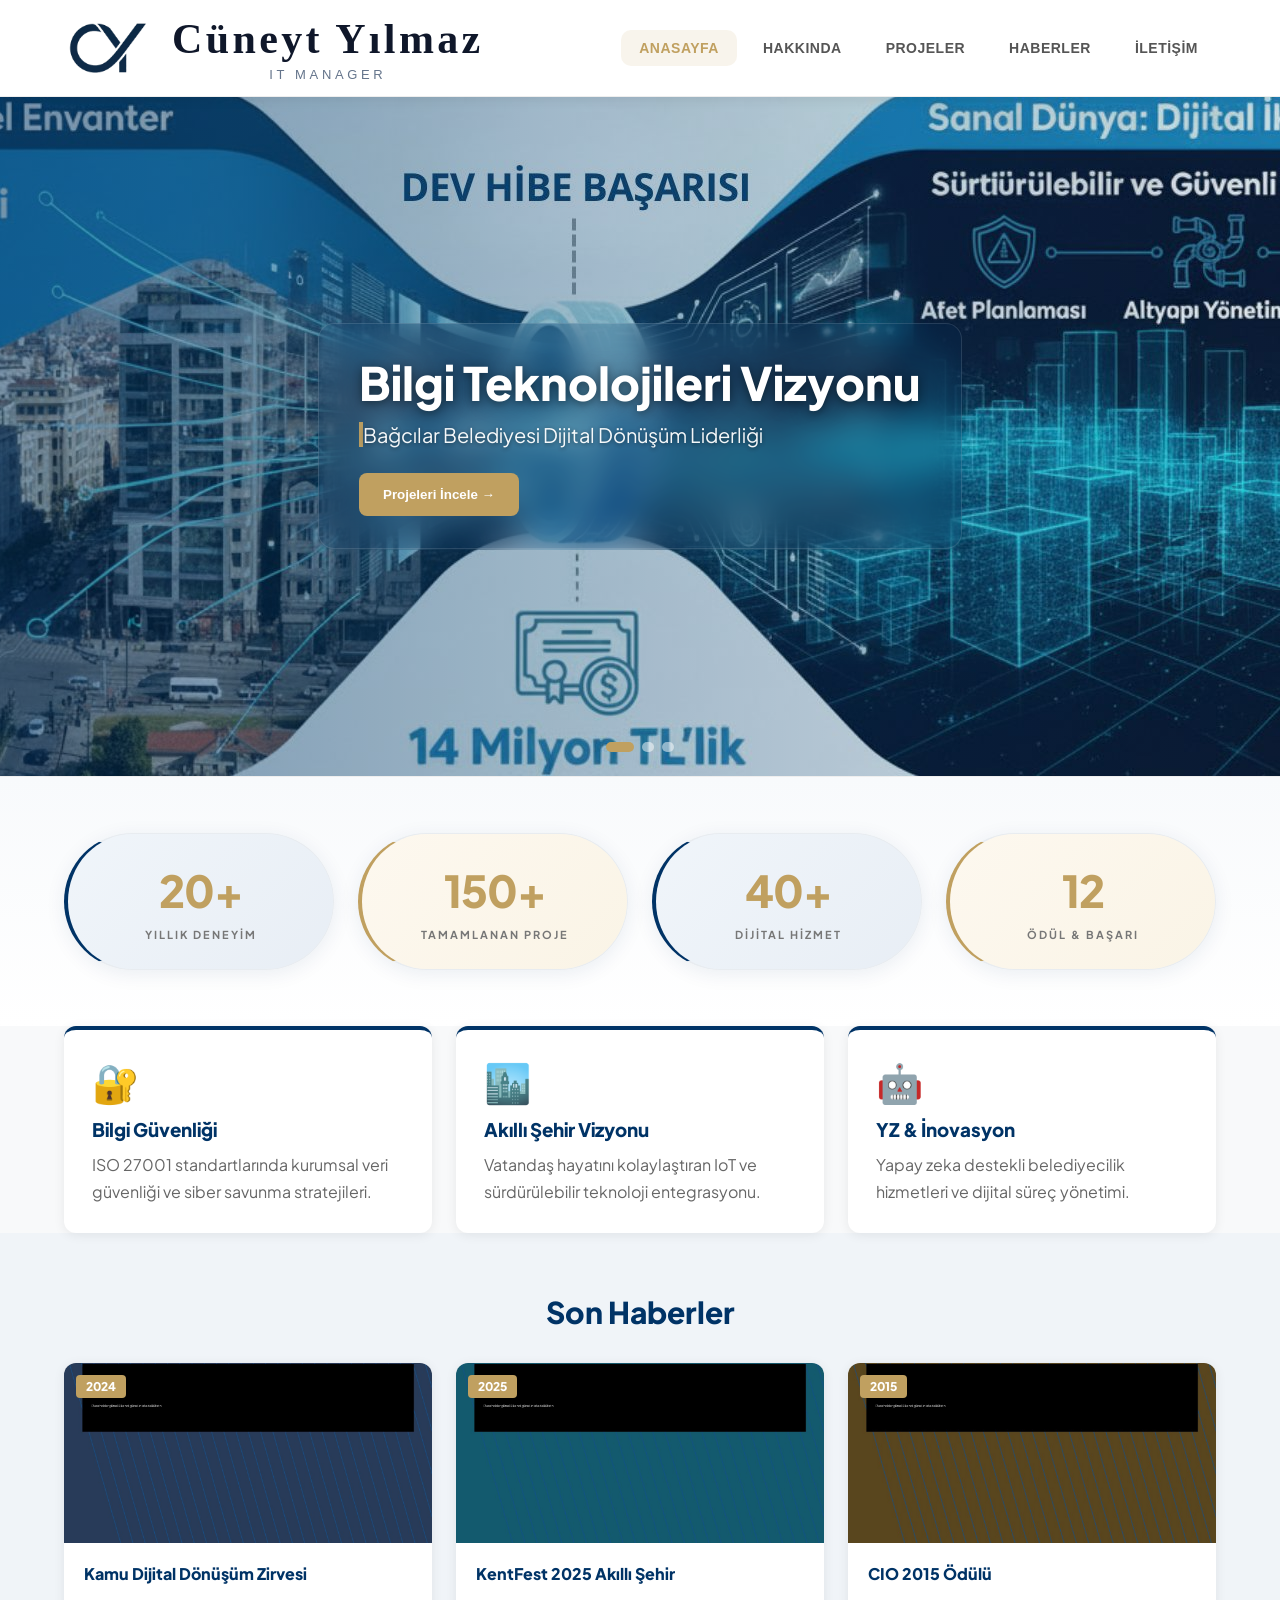
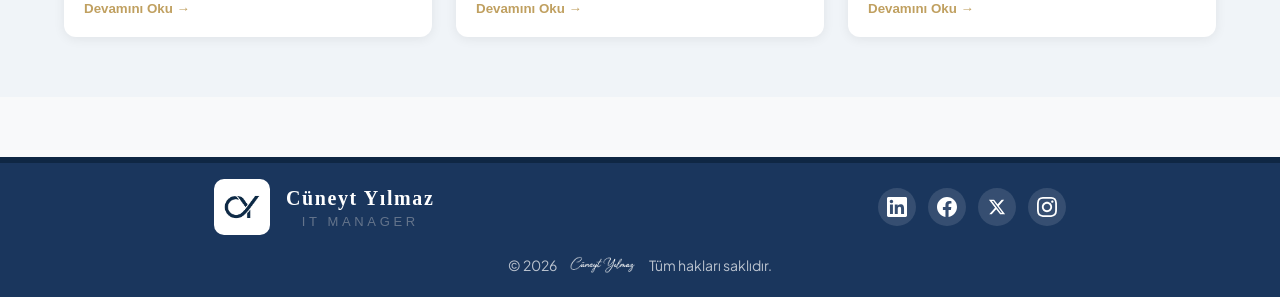
==== commit a3da41c2: "Add files via upload" ====
--- a/index.html
+++ b/index.html
@@ -425,8 +425,9 @@
           <div class="footer__logo-box">
             <img class="footer__logo" src="assets/img/logo3.png" alt="" />
           </div>
-          <div class="footer__info">
-            <div class="footer__name">Cüneyt YILMAZ</div>
+          <div class="footer__info header-container">
+            <h2 class="name-title footer__name">Cüneyt Yılmaz</h2>
+            <p class="job-title footer__job">IT MANAGER</p>
           </div>
         </div>
         <div class="social" aria-label="Sosyal medya">
--- a/assets/css/styles.css
+++ b/assets/css/styles.css
@@ -17,7 +17,9 @@
 .nav__inner{height:96px;display:flex;align-items:center;justify-content:space-between;gap:16px}
 .brand{display:flex;align-items:center;gap:20px;text-decoration:none;color:inherit}
 .brand__logo{height:88px;width:auto;display:block;object-fit:contain}
-.brand__name{font-size:28px;font-weight:600;font-family:'Outfit',sans-serif;color:#0f172a;letter-spacing:-0.02em;line-height:1.2}
+.header-container{display:flex;flex-direction:column;gap:2px;align-items:flex-start}
+.name-title{font-family:'Dancing Script',cursive;font-weight:700;font-size:42px;color:#0f172a;margin:0;line-height:1.2;letter-spacing:.08em}
+.job-title{font-family:'Inter',sans-serif;font-weight:500;font-size:13px;color:#64748b;margin:0;letter-spacing:.28em;text-transform:uppercase;align-self:center}
 
 .menu{display:flex;align-items:center;gap:16px}
 .menu__toggle{display:none}
@@ -189,6 +191,11 @@
 #contact .page__pad{padding:32px 0 40px}
 .contact__head{margin-bottom:24px}
 .contact{display:grid;grid-template-columns:minmax(0,1fr) minmax(0,1.1fr);gap:0;border-radius:20px;overflow:hidden;box-shadow:0 4px 24px rgba(0,51,102,.12),0 0 1px rgba(0,0,0,.06);background:#fff;max-width:820px;margin:0 auto;border:1px solid rgba(0,51,102,.06)}
+.contact--row{grid-template-columns:minmax(0,1fr) minmax(0,1.1fr) minmax(0,1.2fr);max-width:1100px;min-height:460px}
+.contact--row .contact__left,.contact--row .contact__right,.contact--row .contact__map{min-height:460px}
+.contact--row .contact__map{margin-top:0;border-radius:0;box-shadow:none;display:flex;flex-direction:column;min-height:0;padding:0;background:#e8ecf0}
+.contact--row .contact__map iframe{flex:1;min-height:380px}
+.contact--row .contact__map-link{padding:12px 16px;margin-top:0}
 .contact__left{background:linear-gradient(145deg,var(--navy) 0%,#004080 100%);padding:24px 28px;color:#fff;display:flex;flex-direction:column;justify-content:center}
 .contact__item{display:flex;gap:12px;align-items:flex-start;margin-top:14px;opacity:.95;line-height:1.5;font-size:13px}
 .contact__item:first-of-type{margin-top:0}
@@ -205,29 +212,37 @@
 .input:focus{border-color:var(--gold);box-shadow:0 0 0 3px rgba(192,160,96,.15)}
 .input::placeholder{color:#94a3b8}
 #contact .btn--gold{padding:12px 20px;font-size:14px;border-radius:10px}
+.contact__map{margin-top:24px;border-radius:12px;overflow:hidden;position:relative;box-shadow:0 2px 16px rgba(0,51,102,.08);background:#f0f4f8}
+.contact__map iframe{display:block;width:100%;height:260px;min-height:220px}
+.contact__map-link{display:inline-block;margin-top:10px;font-size:13px;font-weight:700;color:var(--navy);text-decoration:none;transition:color .2s}
+.contact__map-link:hover{color:var(--gold)}
 .muted{color:#94a3b8;font-size:11px;margin:0}
 
 .footer{background:#1a365d;color:#fff;padding:0;margin-top:60px;position:relative}
 .footer__top-bar{height:6px;background:#0f2744;width:100%}
-.footer__inner{display:flex;flex-direction:column;align-items:center;gap:20px;max-width:900px;margin:0 auto;padding:24px 24px}
+.footer__inner{display:flex;flex-direction:column;align-items:center;gap:14px;max-width:900px;margin:0 auto;padding:16px 24px}
 .footer__row{width:100%;display:flex;justify-content:space-between;align-items:center}
-.footer__brand{display:flex;align-items:center;gap:20px}
-.footer__logo-box{width:80px;height:80px;background:#fff;border-radius:10px;display:flex;align-items:center;justify-content:center;padding:12px;flex-shrink:0}
-.footer__logo{height:100%;width:auto;max-height:56px;object-fit:contain}
+.footer__brand{display:flex;align-items:center;gap:16px}
+.footer__logo-box{width:56px;height:56px;background:#fff;border-radius:10px;display:flex;align-items:center;justify-content:center;padding:8px;flex-shrink:0}
+.footer__logo{height:100%;width:auto;max-height:40px;object-fit:contain}
 .footer__info{display:flex;flex-direction:column;gap:4px}
-.footer__name{color:#fff;font-size:24px;font-weight:800}
+.footer__name{color:#fff;font-size:20px;font-weight:800}
 .footer__title{color:rgba(255,255,255,.8);font-size:13px;font-weight:500}
 .footer__imza{height:56px;width:auto;object-fit:contain;margin-left:8px}
 .footer .social{flex-shrink:0}
+.footer .social__btn{width:38px;height:38px}
 .footer__bottom{border-top:1px solid rgba(255,255,255,.15);padding:14px 0}
 .footer__bottom .container{padding:0 24px}
 .footer__copy,.footer__bottom .footer__copy{margin:0;color:rgba(255,255,255,.7);font-size:14px;display:flex;align-items:center;justify-content:center;gap:8px;flex-wrap:wrap}
-.footer__copy-imza{height:40px;width:auto;object-fit:contain;vertical-align:middle}
+.footer__copy-imza{height:32px;width:auto;object-fit:contain;vertical-align:middle}
 .social{display:flex;gap:12px}
 .social__btn{width:44px;height:44px;border-radius:999px;background:rgba(255,255,255,.12);color:#fff;display:flex;align-items:center;justify-content:center;text-decoration:none;transition:background .25s, color .25s}
 .social__btn:hover{background:var(--gold);color:#fff}
 .social__icon{flex-shrink:0}
 
+@media (max-width: 1024px){
+  .contact--row{grid-template-columns:1fr}
+}
 @media (max-width: 980px){
   .stats__grid{grid-template-columns:repeat(2,1fr)}
   .grid-3{grid-template-columns:1fr}
@@ -237,8 +252,11 @@
   .about-hero__title{font-size:28px}
   .about-hero__subtitle{font-size:14px}
   .contact{grid-template-columns:1fr;max-width:100%}
+  .contact--row .contact__map{margin-top:0;padding:0 0 16px}
+  .contact--row .contact__map-link{padding:12px 24px}
   .contact__left,.contact__right{padding:20px 24px}
   .contact__item{font-size:14px}
+  .contact__map iframe{height:220px;min-height:200px}
   .cv__profile-card{padding:24px}
   .cv__edu-grid{grid-template-columns:1fr}
   .cv__academic-grid{grid-template-columns:1fr}
